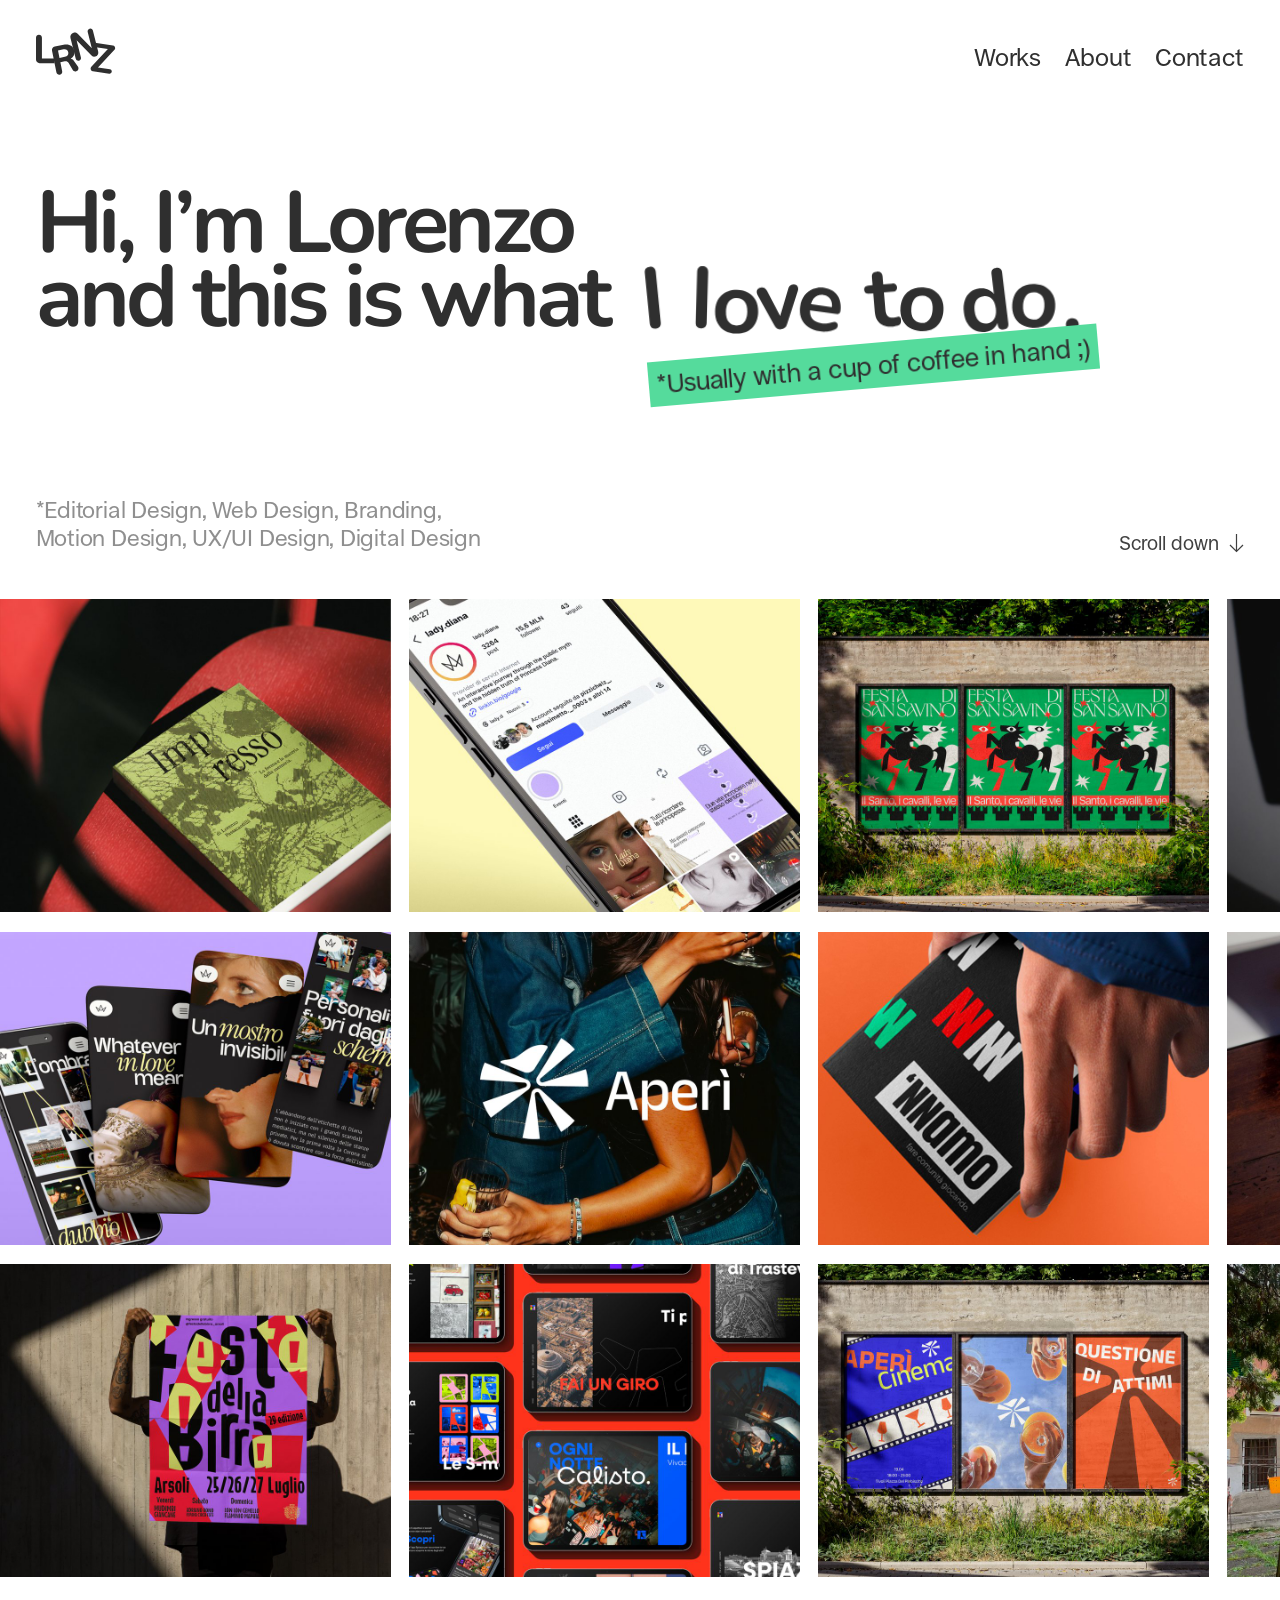
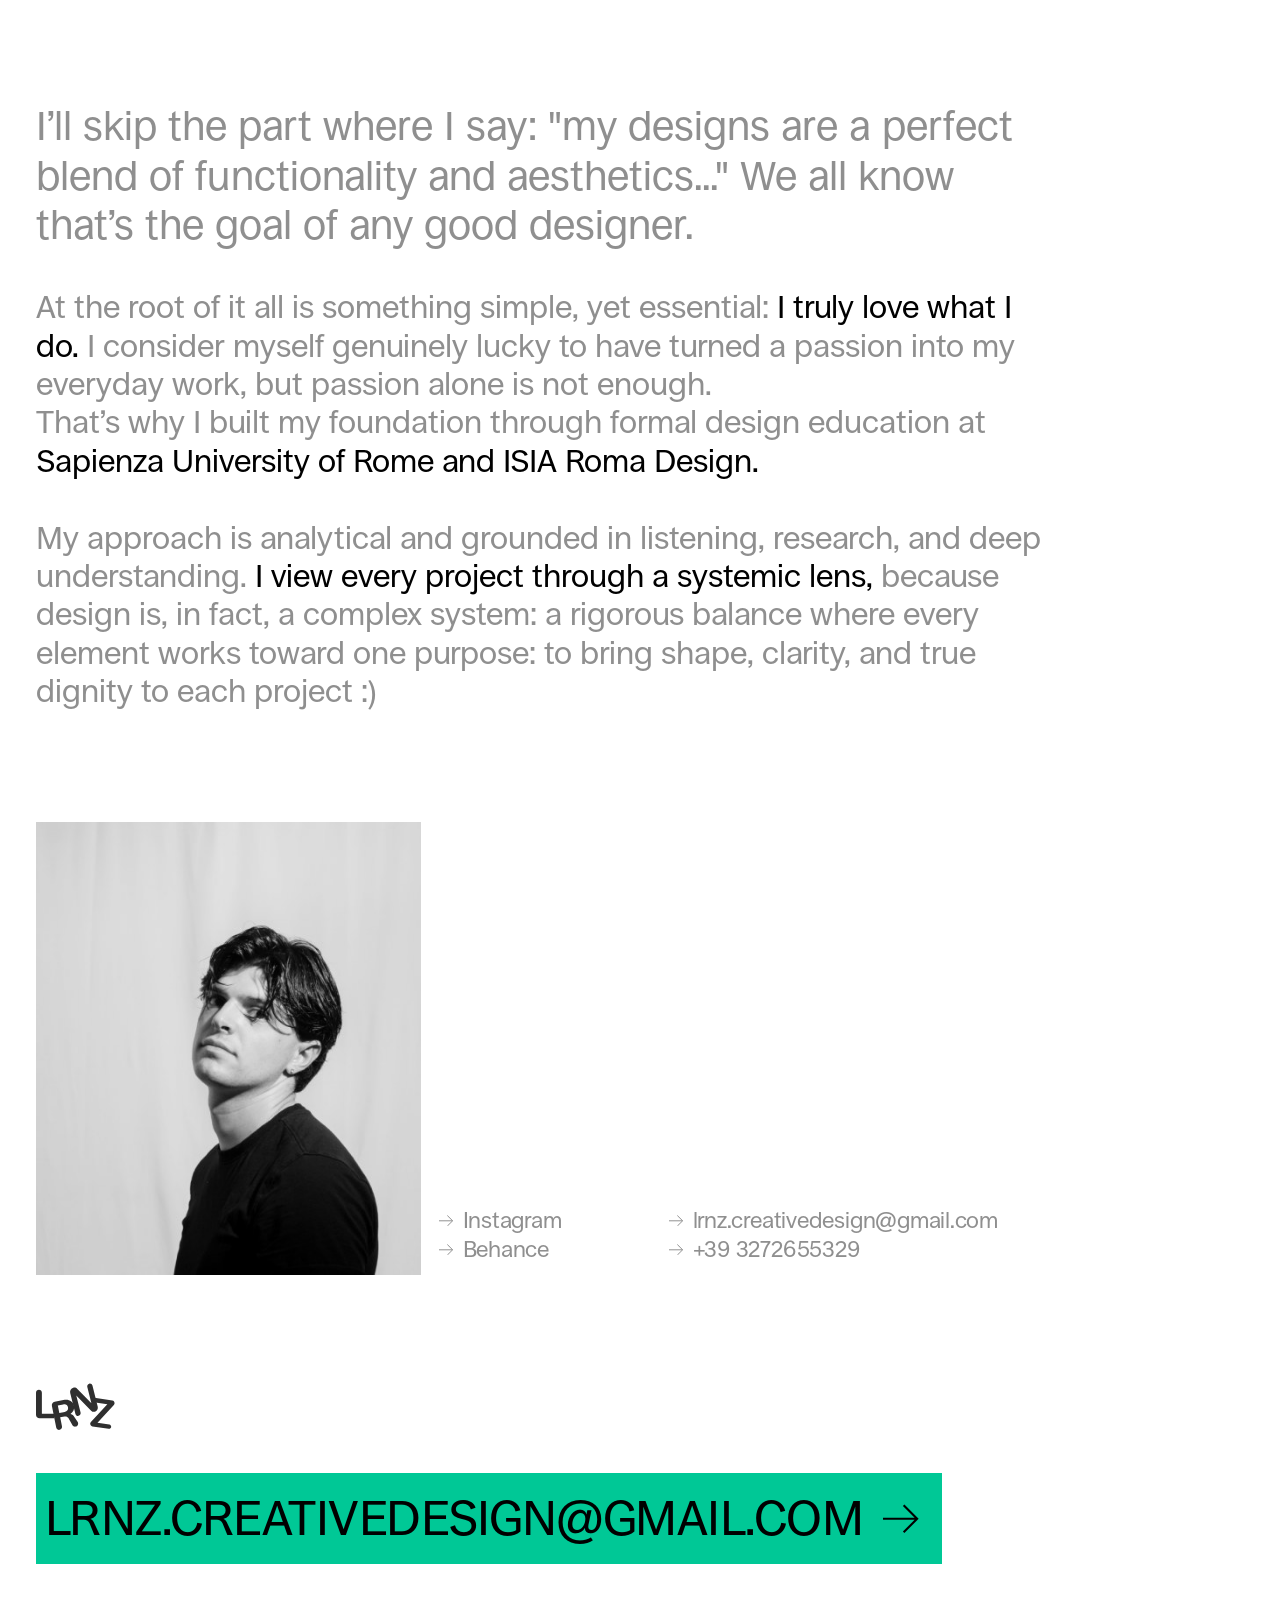
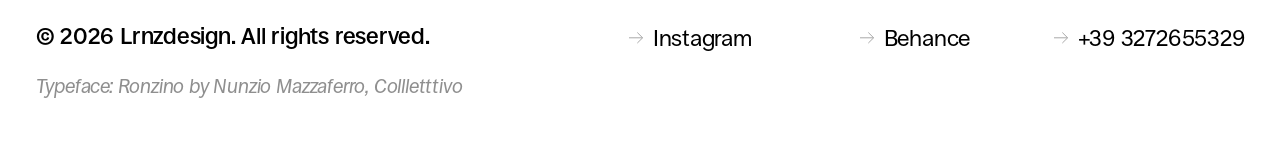
==== index.html @ d75799c8 "Portfolio LRNZ" ====
<!doctype html>
<html lang="en">
<head>
  <meta charset="utf-8">
  <meta name="viewport" content="width=device-width, initial-scale=1">
  <title>LRNZ – Lorenzo Passacantilli | Designer Portfolio</title>
  <meta name="description" content="Portfolio of Lorenzo Passacantilli: editorial design, web design, branding, motion design, UX UI design and digital design.">
  <link rel="icon" href="favicon.ico" sizes="any">
  <link rel="icon" type="image/png" sizes="32x32" href="images/favicon-32.png">
  <link rel="apple-touch-icon" href="images/apple-touch-icon.png">
  <link rel="canonical" href="https://lrnzdesign.github.io/">
  <meta property="og:url" content="https://lrnzdesign.github.io/">
  <meta property="og:site_name" content="LRNZ – Lorenzo Passacantilli">
  <meta property="og:type" content="website">
  <meta property="og:title" content="LRNZ – Lorenzo Passacantilli | Designer Portfolio">
  <meta property="og:description" content="Portfolio of Lorenzo Passacantilli: editorial design, web design, branding, motion design, UX UI design and digital design.">
  <meta property="og:image" content="https://lrnzdesign.github.io/images/share-preview.jpg">
  <meta property="og:image:width" content="1200">
  <meta property="og:image:height" content="630">
  <meta name="twitter:card" content="summary_large_image">
  <script type="application/ld+json">{"@context":"https://schema.org","@type":"Person","name":"Lorenzo Passacantilli","alternateName":"LRNZ","url":"https://lrnzdesign.github.io/","jobTitle":"Designer","email":"mailto:lrnz.creativedesign@gmail.com","sameAs":["https://www.instagram.com/lrnz.design_/","https://www.behance.net/lorenzopassaca2"]}</script>
  <link rel="stylesheet" href="assets/css/style.css?v=202611091819">
</head>
<body>

  <header class="site-header">
    <a class="logo" href="index.html" aria-label="LRNZ — Home">
      <svg class="logo-svg" viewBox="0 0 55 33" width="55" height="33" fill="none" xmlns="http://www.w3.org/2000/svg" role="img" aria-label="LRNZ"><path d="M2.45454 24.299C1.09893 24.299 0 23.2 0 21.8444V6.68165C0 5.55174 0.915972 4.63577 2.04588 4.63577C3.17579 4.63577 4.09176 5.55174 4.09176 6.68165V21.0596H12.8436V24.299H2.45454Z" fill="#2F2F2F"/><path d="M16.4853 32.2139C15.3777 32.4374 14.2986 31.7208 14.075 30.6133L11.0748 15.7503C10.8065 14.4215 11.6663 13.1268 12.9951 12.8586L19.0564 11.635C22.9002 10.8591 25.773 12.4533 26.4308 15.7122C26.9031 18.0518 25.9707 20.1823 23.9832 21.2502C24.7132 21.2767 25.4998 21.7267 25.9858 22.4113L28.9416 26.5984C29.8438 27.8766 29.1345 29.6605 27.6009 29.97C26.6852 30.1549 25.7542 29.7317 25.2913 28.9203L22.5673 24.1449C22.0363 23.2375 20.9878 22.7825 19.8458 23.013L16.8377 23.6202L18.0859 29.8036C18.3095 30.9112 17.5929 31.9903 16.4853 32.2139ZM16.2417 20.6678L19.974 19.9144C21.7566 19.5545 22.6183 18.366 22.2865 16.7227C21.9661 15.135 20.7165 14.4017 18.9617 14.7559L15.2015 15.5149L16.2417 20.6678Z" fill="#2F2F2F"/><path d="M29.6982 22.5951C28.7092 22.8451 27.7048 22.2462 27.4548 21.2573L23.8132 6.85725C23.412 5.27083 24.3729 3.65956 25.9593 3.25838C26.9785 3.00063 28.058 3.30228 28.796 4.05106L38.565 13.9633L35.7158 2.69624C35.4657 1.70731 36.0646 0.7029 37.0536 0.452817C38.0425 0.202734 39.0469 0.801684 39.297 1.79061L42.9916 16.4003C43.3634 17.8709 42.4728 19.3646 41.0022 19.7365C40.0577 19.9753 39.0575 19.696 38.3734 19.0024L28.0474 8.53362L31.036 20.3516C31.2861 21.3406 30.6871 22.345 29.6982 22.5951Z" fill="#2F2F2F"/><path d="M39.3081 29.845C38.2918 29.6941 37.5902 28.7478 37.7411 27.7315C37.7969 27.3559 37.9663 27.0063 38.2266 26.7298L49.6628 14.5777L40.247 13.1794L40.6937 10.172L53.1436 12.0209C54.1378 12.1686 54.8241 13.0942 54.6764 14.0884C54.6222 14.4537 54.4582 14.7937 54.2061 15.0635L42.8092 27.2625L51.0445 28.4856C51.8827 28.61 52.4614 29.3905 52.3369 30.2287C52.2124 31.067 51.4319 31.6456 50.5937 31.5211L39.3081 29.845Z" fill="#2F2F2F"/></svg>
    </a>
    <button class="menu-toggle" type="button" aria-label="Menu" aria-expanded="false" aria-controls="nav">
      <span></span><span></span>
    </button>
    <nav class="nav" id="nav">
      <a href="works.html">Works</a>
      <a href="#about">About</a>
      <a href="#contact">Contact</a>
      <div class="nav-extra">
        <ul class="nav-links">
          <li><a href="mailto:lrnz.creativedesign@gmail.com">lrnz.creativedesign@gmail.com</a></li>
          <li><a href="https://www.instagram.com/lrnz.design_/" target="_blank" rel="noopener" data-social="instagram">Instagram</a></li>
          <li><a href="https://www.behance.net/lorenzopassaca2" target="_blank" rel="noopener" data-social="behance">Behance</a></li>
        </ul>
        <p class="nav-legal">© 2026 Lrnzdesign. All rights reserved.<br><em>Typeface: Ronzino by Nunzio Mazzaferro, Collletttivo</em></p>
      </div>
    </nav>
  </header>

  <main>
    <section class="hero wrap">
      <h1 class="hero-title">
        <span class="line">Hi, I’m Lorenzo</span>
        <span class="line">and this is what <span class="sr-only">I love to do.</span><span class="love-wrap"><svg class="love" viewBox="0 0 495 78" fill="none" xmlns="http://www.w3.org/2000/svg" aria-hidden="true" focusable="false"><path d="M13.3639 70.9932C11.3507 71.1975 9.73607 70.8037 8.51999 69.8118C7.36225 68.7483 6.6812 67.2099 6.47684 65.1967L0.652629 7.82011C0.441678 5.74195 0.799708 4.09813 1.72672 2.88863C2.71867 1.67254 4.22126 0.962315 6.23447 0.757957C8.24769 0.553598 9.82987 0.950693 10.981 1.94924C12.1971 2.94119 12.9106 4.47625 13.1216 6.55441L18.9458 63.931C19.1501 65.9442 18.7921 67.5881 17.8717 68.8625C16.9447 70.072 15.4421 70.7822 13.3639 70.9932Z" fill="#2F2F2F"/><path d="M64.9906 70.7003C62.9674 70.6627 61.4114 70.0789 60.3225 68.9488C59.3 67.7546 58.8076 66.146 58.8452 64.1228L59.9157 6.46123C59.9545 4.37275 60.5063 2.78345 61.5711 1.69334C62.7012 0.604431 64.2779 0.0787588 66.3011 0.116321C68.3243 0.153883 69.8477 0.737109 70.8714 1.866C71.9603 2.9961 72.4853 4.60539 72.4465 6.69387L71.376 64.3554C71.3385 66.3786 70.7867 67.9679 69.7206 69.1233C68.6558 70.2134 67.0791 70.7391 64.9906 70.7003Z" fill="#2F2F2F"/><path d="M282.851 67.7915C278.624 68.1519 275.018 67.7387 272.034 66.5519C269.116 65.3595 266.857 63.4556 265.258 60.8404C263.654 58.1602 262.677 54.7713 262.328 50.6737L260.556 29.8934L255.483 30.326C253.922 30.4591 252.685 30.1714 251.773 29.4631C250.855 28.6896 250.336 27.5875 250.214 26.1566C250.086 24.6607 250.412 23.4864 251.191 22.6338C251.97 21.7813 253.14 21.2884 254.701 21.1553L259.774 20.7228L259.017 11.8448C258.845 9.82853 259.235 8.25572 260.187 7.12635C261.204 5.99143 262.688 5.34078 264.639 5.17441C266.59 5.00803 268.13 5.4008 269.26 6.35271C270.389 7.30462 271.04 8.78869 271.212 10.8049L271.969 19.6829L282.31 18.8011C283.871 18.668 285.108 18.9557 286.02 19.6641C286.932 20.3724 287.452 21.4746 287.579 22.9705C287.701 24.4014 287.375 25.5757 286.602 26.4933C285.823 27.3459 284.653 27.8387 283.092 27.9718L272.751 28.8536L274.464 48.951C274.731 52.0729 275.613 54.3561 277.112 55.8006C278.611 57.2451 280.889 57.837 283.946 57.5764C285.052 57.4821 286.019 57.3014 286.848 57.0341C287.677 56.7669 288.413 56.5731 289.058 56.4526C289.833 56.321 290.506 56.5257 291.076 57.0667C291.641 57.5426 291.995 58.6261 292.139 60.3172C292.25 61.618 292.122 62.8081 291.756 63.8876C291.449 64.8964 290.759 65.6431 289.687 66.1277C288.863 66.4599 287.777 66.7818 286.428 67.0934C285.084 67.47 283.892 67.7027 282.851 67.7915Z" fill="#2F2F2F"/><path d="M104.729 76.6983C99.7685 76.6062 95.4798 75.5146 91.8626 73.4236C88.2453 71.3325 85.4596 68.4081 83.5054 64.6505C81.5525 60.8276 80.6233 56.3708 80.7178 51.2801C80.7893 47.4295 81.4076 44.0134 82.5729 41.0318C83.8046 37.9861 85.5173 35.4064 87.7111 33.2927C89.906 31.1137 92.5149 29.4973 95.5376 28.4435C98.5616 27.3245 101.934 26.7995 105.654 26.8686C110.614 26.9606 114.903 28.0522 118.52 30.1433C122.137 32.2344 124.923 35.1587 126.877 38.9164C128.831 42.674 129.761 47.0982 129.666 52.1889C129.595 56.0395 128.943 59.4876 127.712 62.5333C126.545 65.5801 124.865 68.193 122.67 70.3721C120.476 72.4858 117.867 74.1022 114.843 75.2212C111.82 76.275 108.449 76.7674 104.729 76.6983ZM104.901 67.3981C107.316 67.4429 109.448 66.8949 111.297 65.754C113.147 64.6132 114.582 62.9097 115.603 60.6436C116.691 58.3135 117.267 55.4189 117.331 51.9599C117.428 46.7387 116.391 42.8348 114.219 40.2483C112.049 37.5965 109.136 36.2367 105.481 36.1688C103.066 36.124 100.934 36.672 99.0851 37.8128C97.2371 38.8884 95.7691 40.5913 94.6813 42.9214C93.6599 45.1875 93.1171 48.0501 93.0529 51.5091C92.9571 56.665 93.9939 60.6015 96.1633 63.3186C98.3338 65.9704 101.246 67.3302 104.901 67.3981Z" fill="#2F2F2F"/><path d="M314.264 73.0141C309.314 72.6782 305.084 71.3771 301.574 69.1106C298.064 66.8442 295.426 63.7864 293.659 59.9372C291.896 56.0228 291.187 51.5257 291.532 46.4459C291.793 42.6034 292.578 39.2219 293.889 36.3012C295.269 33.3198 297.106 30.8275 299.401 28.8241C301.701 26.7557 304.386 25.2696 307.457 24.3657C310.532 23.3968 313.926 23.0383 317.638 23.2902C322.588 23.6261 326.818 24.9273 330.328 27.1937C333.838 29.4601 336.476 32.5179 338.243 36.3672C340.01 40.2164 340.721 44.6809 340.377 49.7608C340.116 53.6032 339.295 57.0151 337.915 59.9965C336.601 62.9823 334.793 65.5094 332.494 67.5779C330.199 69.5812 327.514 71.0673 324.438 72.0363C321.367 72.9401 317.976 73.2661 314.264 73.0141ZM314.893 63.7336C317.303 63.8972 319.46 63.4547 321.363 62.4062C323.266 61.3576 324.783 59.7268 325.915 57.5137C327.116 55.2399 327.833 52.3771 328.068 48.9254C328.421 43.7153 327.577 39.7652 325.535 37.0749C323.498 34.3196 320.655 32.8182 317.008 32.5707C314.599 32.4072 312.442 32.8496 310.539 33.8982C308.641 34.8816 307.091 36.5102 305.889 38.784C304.758 40.9971 304.075 43.8295 303.841 47.2812C303.492 52.4262 304.334 56.4089 306.367 59.2294C308.404 61.9847 311.246 63.4861 314.893 63.7336Z" fill="#2F2F2F"/><path d="M441.456 70.0141C436.506 69.6782 432.277 68.3771 428.767 66.1106C425.256 63.8442 422.618 60.7864 420.851 56.9372C419.088 53.0228 418.379 48.5257 418.724 43.4459C418.985 39.6034 419.771 36.2219 421.081 33.3012C422.461 30.3198 424.299 27.8275 426.594 25.8241C428.893 23.7557 431.578 22.2696 434.649 21.3657C437.725 20.3968 441.118 20.0383 444.831 20.2902C449.78 20.6261 454.01 21.9273 457.52 24.1937C461.03 26.4601 463.669 29.5179 465.436 33.3672C467.203 37.2164 467.914 41.6809 467.569 46.7608C467.308 50.6032 466.488 54.0151 465.108 56.9965C463.793 59.9823 461.986 62.5094 459.686 64.5779C457.391 66.5812 454.706 68.0673 451.631 69.0363C448.56 69.9401 445.168 70.2661 441.456 70.0141ZM442.086 60.7336C444.496 60.8972 446.652 60.4547 448.555 59.4062C450.458 58.3576 451.975 56.7268 453.107 54.5137C454.308 52.2399 455.026 49.3771 455.26 45.9254C455.614 40.7153 454.77 36.7652 452.728 34.0749C450.69 31.3196 447.848 29.8182 444.201 29.5707C441.791 29.4072 439.635 29.8496 437.732 30.8982C435.833 31.8816 434.283 33.5102 433.082 35.784C431.95 37.9971 431.267 40.8295 431.033 44.2812C430.684 49.4262 431.526 53.4089 433.559 56.2294C435.596 58.9847 438.439 60.4861 442.086 60.7336Z" fill="#2F2F2F"/><path d="M486.566 73.356C484.352 73.2057 482.607 72.4003 481.332 70.9399C480.123 69.4838 479.591 67.6812 479.736 65.532C479.878 63.448 480.644 61.7989 482.035 60.5848C483.495 59.3099 485.333 58.7477 487.547 58.8979C489.827 59.0526 491.539 59.8558 492.683 61.3074C493.897 62.6983 494.434 64.4358 494.292 66.5199C494.146 68.669 493.376 70.3832 491.98 71.6625C490.65 72.9462 488.845 73.5107 486.566 73.356Z" fill="#2F2F2F"/><path d="M387.35 74.7991C383.199 75.2716 379.42 74.6834 376.013 73.0346C372.671 71.3784 369.914 68.8016 367.742 65.304C365.563 61.7416 364.185 57.431 363.609 52.3722C363.026 47.2484 363.403 42.7709 364.741 38.9395C366.071 35.0433 368.178 31.9128 371.063 29.5478C374.012 27.1755 377.562 25.753 381.713 25.2805C385.669 24.8302 389.217 25.4117 392.357 27.0252C395.562 28.6313 397.864 30.9643 399.264 34.0242L398.194 34.146L395.314 8.85168C395.085 6.8411 395.431 5.25789 396.35 4.10205C397.27 2.9462 398.703 2.25754 400.648 2.03605C402.594 1.81456 404.145 2.16361 405.301 3.0832C406.521 3.99541 407.246 5.4568 407.475 7.46738L414.053 65.2552C414.282 67.2658 413.94 68.8814 413.028 70.1021C412.109 71.258 410.676 71.9466 408.73 72.1681C406.785 72.3896 405.234 72.0406 404.078 71.121C402.915 70.1365 402.219 68.639 401.99 66.6284L401.126 59.0401L402.528 61.8369C401.939 65.3202 400.268 68.237 397.513 70.5872C394.759 72.9373 391.371 74.3413 387.35 74.7991ZM389.702 65.1693C392.102 64.8961 394.144 64.0725 395.827 62.6983C397.51 61.3242 398.709 59.4467 399.423 57.066C400.195 54.613 400.385 51.6678 399.994 48.2303C399.403 43.0417 397.862 39.3082 395.368 37.0298C392.868 34.6866 389.802 33.7216 386.17 34.1351C383.77 34.4083 381.729 35.2319 380.045 36.6061C378.355 37.9154 377.124 39.7965 376.352 42.2495C375.637 44.6303 375.476 47.5393 375.867 50.9768C376.45 56.1005 377.996 59.8664 380.504 62.2746C383.004 64.6178 386.07 65.5827 389.702 65.1693Z" fill="#2F2F2F"/><path d="M156.045 70.6013C154.424 70.7824 152.949 70.52 151.623 69.8142C150.361 69.1012 149.243 67.9124 148.269 66.2477L128.788 32.0674C128.045 30.7053 127.67 29.4008 127.662 28.1537C127.719 26.8994 128.194 25.8611 129.088 25.0389C130.039 24.1446 131.39 23.5996 133.142 23.4041C134.634 23.2376 135.874 23.4604 136.862 24.0726C137.842 24.62 138.794 25.7945 139.718 27.5962L156.515 58.9233L153.596 59.2491L163.451 24.8486C163.962 22.9525 164.635 21.6294 165.471 20.8793C166.364 20.057 167.622 19.5554 169.244 19.3744C170.671 19.2151 171.85 19.4776 172.78 20.1619C173.703 20.7814 174.33 21.6966 174.663 22.9074C174.988 24.0534 174.905 25.3762 174.416 26.8759L162.671 64.6401C162.153 66.4714 161.324 67.8775 160.186 68.8584C159.112 69.8321 157.732 70.4131 156.045 70.6013Z" fill="#2F2F2F"/><path d="M200.085 73.1829C194.716 72.4571 190.226 70.8292 186.616 68.2991C183.006 65.7691 180.382 62.5162 178.746 58.5404C177.175 54.5734 176.73 50.0671 177.412 45.0214C178.077 40.1052 179.661 35.939 182.165 32.5229C184.733 29.1155 187.936 26.6173 191.774 25.0283C195.685 23.3833 199.937 22.8713 204.53 23.4922C207.894 23.9469 210.827 24.9034 213.331 26.3616C215.899 27.8286 217.981 29.7239 219.577 32.0475C221.238 34.3799 222.352 37.0995 222.92 40.2063C223.562 43.2571 223.633 46.6262 223.135 50.3134C222.978 51.4777 222.435 52.3265 221.506 52.8597C220.651 53.337 219.48 53.475 217.992 53.2739L186.845 49.0632L187.789 42.0769L215.055 45.7629L213.306 47.0085C213.708 44.0329 213.592 41.4812 212.958 39.3534C212.388 37.2344 211.332 35.5437 209.79 34.2814C208.321 32.9631 206.358 32.1377 203.9 31.8054C201.183 31.4381 198.767 31.7702 196.651 32.8016C194.609 33.7771 192.913 35.3592 191.563 37.5481C190.287 39.6809 189.435 42.3322 189.006 45.5019L188.914 46.1812C188.197 51.4856 188.888 55.63 190.988 58.6145C193.161 61.5431 196.673 63.3353 201.525 63.9912C203.207 64.2185 205.109 64.2781 207.231 64.1698C209.427 64.0056 211.533 63.5327 213.549 62.7513C215.013 62.1587 216.253 61.9971 217.27 62.2664C218.297 62.471 219.057 62.9361 219.552 63.6617C220.111 64.396 220.39 65.2571 220.388 66.2449C220.395 67.168 220.075 68.0797 219.426 68.9801C218.842 69.8892 217.92 70.6208 216.659 71.175C214.203 72.292 211.438 73.0052 208.367 73.3145C205.368 73.5678 202.608 73.524 200.085 73.1829Z" fill="#2F2F2F"/></svg><span class="tagline">*Usually with a cup of coffee in hand ;)</span></span></span>
      </h1>

      <div class="hero-meta">
        <p class="disciplines">*Editorial Design, Web Design, Branding,<br>Motion Design, UX/UI Design, Digital Design</p>
        <a class="scroll-down" href="#about">Scroll down
          <svg viewBox="0 0 15 18.5" fill="none" stroke="currentColor" stroke-width="1.2" aria-hidden="true"><path d="M7.5 0v17.5M1 11l6.5 6.5L14 11"/></svg>
        </a>
      </div>

      <!-- Tre caroselli: scorrono di continuo, alternati, non cliccabili -->
      <div class="carousels" aria-label="Selected works">
        <div class="carousel" data-direction="left">
          <div class="carousel-track">
            <img src="images/home/carousel-01.jpg" alt="Impresso, editorial book on a red chair" width="440" height="352">
            <img src="images/home/carousel-02.jpg" alt="Lady Diana, Instagram profile on a phone" width="440" height="352">
            <img src="images/home/carousel-03.jpg" alt="Festa di San Savino posters on a wall" width="440" height="352">
            <img src="images/home/carousel-04.jpg" alt="‘NNamo website on a laptop" width="440" height="352">
          </div>
        </div>
        <div class="carousel" data-direction="right">
          <div class="carousel-track">
            <img src="images/home/carousel-05.jpg" alt="Lady Diana app screens" width="440" height="352">
            <img src="images/home/carousel-06.jpg" alt="Aperì logo over a party photo" width="440" height="352">
            <img src="images/home/carousel-07.jpg" alt="‘NNamo notebook in hand" width="440" height="352">
            <img src="images/home/carousel-08.jpg" alt="Impresso, open book spread" width="440" height="352">
          </div>
        </div>
        <div class="carousel" data-direction="left">
          <div class="carousel-track">
            <img src="images/home/carousel-09.jpg" alt="Festa della Birra poster, set in Arbeer" width="440" height="352">
            <img src="images/home/carousel-10.jpg" alt="Spiazza app screens on tablets" width="440" height="352">
            <img src="images/home/carousel-11.jpg" alt="Aperì posters on a wall" width="440" height="352">
            <img src="images/home/carousel-12.jpg" alt="‘NNamo logo over laundry in a Garbatella courtyard" width="440" height="352">
          </div>
        </div>
      </div>
    </section>

    <section class="about wrap" id="about">
      <p class="lead">I’ll skip the part where I say: "my designs are a perfect blend of functionality and aesthetics..." We all know that’s the goal of any good designer.</p>
      <p>At the root of it all is something simple, yet essential: <strong>I truly love what I do.</strong> I consider myself genuinely lucky to have turned a passion into my everyday work, but passion alone is not enough.</p>
      <p class="tight">That’s why I built my foundation through formal design education at <strong>Sapienza University of Rome and ISIA Roma Design.</strong></p>
      <p>My approach is analytical and grounded in listening, research, and deep understanding. <strong>I view every project through a systemic lens,</strong> because design is, in fact, a complex system: a rigorous balance where every element works toward one purpose: to bring shape, clarity, and true dignity to each project :)</p>
    </section>

    <section class="contact wrap" id="contact">
      <div class="contact-top">
        <div class="portrait">
          <img src="images/home/portrait.jpg" alt="Portrait of Lorenzo Passacantilli" width="440" height="517" loading="lazy">
        </div>
        <div class="contact-links">
          <ul>
            <li><a href="https://www.instagram.com/lrnz.design_/" target="_blank" rel="noopener" data-social="instagram"><svg viewBox="0 0 16.2 13.1" fill="none" stroke="currentColor" stroke-width="1.1" aria-hidden="true"><path d="M0 6.55h15.4M9.4.6l6 5.95-6 5.95"/></svg>Instagram</a></li>
            <li><a href="https://www.behance.net/lorenzopassaca2" target="_blank" rel="noopener" data-social="behance"><svg viewBox="0 0 16.2 13.1" fill="none" stroke="currentColor" stroke-width="1.1" aria-hidden="true"><path d="M0 6.55h15.4M9.4.6l6 5.95-6 5.95"/></svg>Behance</a></li>
          </ul>
          <ul>
            <li><a href="mailto:lrnz.creativedesign@gmail.com"><svg viewBox="0 0 16.2 13.1" fill="none" stroke="currentColor" stroke-width="1.1" aria-hidden="true"><path d="M0 6.55h15.4M9.4.6l6 5.95-6 5.95"/></svg>lrnz.creativedesign@gmail.com</a></li>
            <li><a href="tel:+393272655329"><svg viewBox="0 0 16.2 13.1" fill="none" stroke="currentColor" stroke-width="1.1" aria-hidden="true"><path d="M0 6.55h15.4M9.4.6l6 5.95-6 5.95"/></svg>+39 3272655329</a></li>
          </ul>
        </div>
      </div>
    </section>
  </main>

  <footer class="site-footer">
    <a class="footer-logo" href="index.html" aria-label="LRNZ — Home">
      <img src="images/logo.svg" alt="LRNZ" width="55" height="33">
    </a>
    <a class="footer-mail" href="mailto:lrnz.creativedesign@gmail.com">
      <span>LRNZ.CREATIVEDESIGN@GMAIL.COM</span>
      <svg viewBox="0 0 41 33.2" fill="none" stroke="currentColor" stroke-width="2.4" aria-hidden="true"><path d="M0 16.6h38.5M23.3 1.4l15.2 15.2-15.2 15.2"/></svg>
    </a>
    <div class="footer-bottom">
      <p class="footer-rights">© 2026 Lrnzdesign. All rights reserved.</p>
      <ul class="footer-links">
        <li><a href="https://www.instagram.com/lrnz.design_/" target="_blank" rel="noopener" data-social="instagram"><svg viewBox="0 0 16.2 13.1" fill="none" stroke="currentColor" stroke-width="1.1" aria-hidden="true"><path d="M0 6.55h15.4M9.4.6l6 5.95-6 5.95"/></svg>Instagram</a></li>
        <li><a href="https://www.behance.net/lorenzopassaca2" target="_blank" rel="noopener" data-social="behance"><svg viewBox="0 0 16.2 13.1" fill="none" stroke="currentColor" stroke-width="1.1" aria-hidden="true"><path d="M0 6.55h15.4M9.4.6l6 5.95-6 5.95"/></svg>Behance</a></li>
        <li><a href="tel:+393272655329"><svg viewBox="0 0 16.2 13.1" fill="none" stroke="currentColor" stroke-width="1.1" aria-hidden="true"><path d="M0 6.55h15.4M9.4.6l6 5.95-6 5.95"/></svg>+39 3272655329</a></li>
      </ul>
    </div>
    <p class="footer-credit">Typeface: Ronzino by Nunzio Mazzaferro, Collletttivo</p>
  </footer>

  <script src="assets/js/main.js?v=202611091819"></script>
</body>
</html>
---- assets/css/style.css ----
/* =========================================================
   LRNZ — Portfolio di Lorenzo Passacantilli
   Misure dal file Figma "portfolio", frame desktop 1440 px
   e frame mobile 375 px.
   ========================================================= */

/* ---------- Font ----------
   Ronzino (Collletttivo) e Nunito: entrambi SIL Open Font License,
   le licenze sono nella cartella /fonts. */
@font-face { font-family: "Nunito"; font-weight: 700; font-style: normal; font-display: swap;
  src: url("../../fonts/Nunito-Bold.woff") format("woff"), url("../../fonts/Nunito-Bold.ttf") format("truetype"); }
@font-face { font-family: "Ronzino"; font-weight: 400; font-style: normal; font-display: swap;
  src: url("../../fonts/Ronzino-Regular.woff") format("woff"), url("../../fonts/Ronzino-Regular.otf") format("opentype"); }
@font-face { font-family: "Ronzino"; font-weight: 400; font-style: italic; font-display: swap;
  src: url("../../fonts/Ronzino-Oblique.woff") format("woff"), url("../../fonts/Ronzino-Oblique.otf") format("opentype"); }
@font-face { font-family: "Ronzino"; font-weight: 500; font-style: normal; font-display: swap;
  src: url("../../fonts/Ronzino-Medium.woff") format("woff"), url("../../fonts/Ronzino-Medium.otf") format("opentype"); }
@font-face { font-family: "Ronzino"; font-weight: 500; font-style: italic; font-display: swap;
  src: url("../../fonts/Ronzino-MediumOblique.woff") format("woff"), url("../../fonts/Ronzino-MediumOblique.otf") format("opentype"); }
@font-face { font-family: "Ronzino"; font-weight: 700; font-style: normal; font-display: swap;
  src: url("../../fonts/Ronzino-Bold.woff") format("woff"), url("../../fonts/Ronzino-Bold.otf") format("opentype"); }
@font-face { font-family: "Ronzino"; font-weight: 700; font-style: italic; font-display: swap;
  src: url("../../fonts/Ronzino-BoldOblique.woff") format("woff"), url("../../fonts/Ronzino-BoldOblique.otf") format("opentype"); }

:root {
  --ink: #2f2f2f;
  --black: #000;
  --grey: #8f8f8f;
  --grey-meta: #404040;
  --green: #00c896;       /* barra della mail */
  --green-soft: #55db9c;  /* fascetta "coffee" */
  --green-nav: #7cd8a1;   /* rettangolo hover del menu */
  --bg: #fff;

  --font-body: "Ronzino", "Helvetica Neue", Helvetica, Arial, sans-serif;
  --font-display: "Nunito", "Helvetica Neue", Arial, sans-serif;

  /* scala fluida: il valore massimo è quello di Figma a 1440 px */
  --gutter: clamp(16px, 2.78vw, 40px);
  --gap: clamp(9px, 1.39vw, 20px);
  --row-gap: clamp(9px, 1.53vw, 22px);
  --fs-hero: clamp(43px, 6.8vw, 98px);
  --fs-nav: clamp(16px, 1.94vw, 28px);
  --fs-label: clamp(14px, 1.8vw, 26px);
  --fs-about-lead: clamp(20px, 3.2vw, 46px);
  --fs-about: clamp(16px, 2.5vw, 36px);
  --fs-links: clamp(13px, 1.78vw, 25.7px);
  --fs-meta: clamp(12px, 1.53vw, 22px);
  --fs-mail: clamp(15px, 3.89vw, 56px);
}

*, *::before, *::after { box-sizing: border-box; }
html { -webkit-text-size-adjust: 100%; scroll-behavior: smooth; overflow-x: clip; }
body {
  margin: 0;
  background: var(--bg);
  color: var(--ink);
  font-family: var(--font-body);
  -webkit-font-smoothing: antialiased;
  overflow-x: clip;
}
img { display: block; max-width: 100%; }
a { color: inherit; text-decoration: none; }
p { margin: 0; }
h1 { margin: 0; font-weight: 400; }

.wrap { width: 100%; max-width: 1440px; margin-inline: auto; padding-inline: var(--gutter); }

/* ---------- Header ---------- */
/* navbar sempre fissata in alto, con fondo bianco a tutta larghezza */
.site-header {
  position: sticky; top: 0; z-index: 50;
  display: flex; align-items: flex-start; justify-content: space-between;
  max-width: 1440px; margin-inline: auto;
  padding: clamp(20px, 2.2vw, 32px) var(--gutter) clamp(14px, 1.5vw, 22px);
}
.site-header::before {
  content: ""; position: absolute; top: 0; bottom: 0; left: -100vmax; right: -100vmax;
  background: var(--bg); z-index: -1;
}

/* Logo LRNZ (102×59 px in Figma) */
.logo { display: block; flex: none; }
.logo img { width: clamp(55px, 6.22vw, 89.6px); height: auto; }
.logo-svg { display: block; width: clamp(55px, 6.22vw, 89.6px); height: auto; overflow: visible; }
.logo-svg path { transform-box: fill-box; transform-origin: 50% 60%; }
/* a ogni tocco del menu le lettere traballano sul posto, ognuna a modo suo */
.logo.wobble path { animation: logo-wobble .55s cubic-bezier(.3,.7,.4,1) both; }
.logo.wobble path:nth-child(2) { animation-delay: .04s; animation-direction: reverse; }
.logo.wobble path:nth-child(3) { animation-delay: .08s; }
.logo.wobble path:nth-child(4) { animation-delay: .12s; animation-direction: reverse; }
@keyframes logo-wobble {
  0%   { transform: none; }
  20%  { transform: translateY(-1.5px) rotate(-9deg); }
  40%  { transform: translateY(1px) rotate(7deg); }
  60%  { transform: translateY(-.6px) rotate(-4deg); }
  80%  { transform: rotate(2deg); }
  100% { transform: none; }
}

.nav { display: flex; gap: clamp(14px, 1.7vw, 24px); padding-top: clamp(0px, 1.25vw, 18px); }
.nav a {
  display: inline-block;
  font-size: var(--fs-nav); line-height: 1.1; letter-spacing: -0.01em;
  padding: 0 .04em;
}
/* hover: il rettangolo verde compare e basta, senza animazione */
.nav a:hover, .nav a:focus-visible { background: var(--green-nav); outline: none; }

.menu-toggle { display: none; }
.nav-extra { display: none; }
.mob-only { display: none; }

/* ---------- Hero ---------- */
.hero { padding-top: clamp(53px, 7.15vw, 103px); }
.hero-title {
  font-family: var(--font-display); font-weight: 700;
  font-size: var(--fs-hero);
  line-height: .86; letter-spacing: -0.05em;
  color: var(--ink);
}
.hero-title .line { display: block; white-space: nowrap; }

/* "I love to do": scritta a mano, ogni lettera trema da sola */
/* l'SVG (537×99 in Figma) parte dalla cima della seconda riga;
   la fascetta è posizionata rispetto alla scritta, così resta
   sempre nello stesso punto a qualsiasi larghezza */
.love-wrap {
  position: relative; display: inline-block; vertical-align: top;
  margin-top: .067em; margin-bottom: -.07em; margin-left: .16em;
}
.love {
  display: block;
  height: .788em; width: auto; aspect-ratio: 494.8 / 77.2;
  overflow: visible;
}
.love path { transform-box: fill-box; transform-origin: 50% 60%; will-change: transform; }
.sr-only { position: absolute; width: 1px; height: 1px; overflow: hidden; clip: rect(0 0 0 0); white-space: nowrap; }

/* fascetta verde: sale verso destra e sfiora il fondo di "do."
   (misure prese dalla composizione di riferimento) */
/* misure prese dalla composizione di riferimento: la fascetta parte
   sotto la "I", sale verso destra e copre il fondo di "do." */
.tagline {
  position: absolute; left: 1.42%; top: 110.4%; width: 102.5%; height: 66.2%;
  display: flex; align-items: center; justify-content: center;
  transform: rotate(-4.95deg); transform-origin: 50% 50%;
  font-family: var(--font-body); font-weight: 400; font-size: .30em;
  line-height: 1; letter-spacing: -0.01em; white-space: nowrap;
  color: var(--ink); background: var(--green-soft);
  padding: 0 .17em;
}
.hero-title { margin-bottom: 1.85em; }

.hero-meta {
  display: flex; justify-content: space-between; align-items: flex-start; gap: 24px;
  margin-bottom: clamp(24px, 3.33vw, 48px);
}
.disciplines { max-width: 535px; font-size: var(--fs-label); line-height: 1.2; letter-spacing: -0.01em; color: var(--grey); }
.scroll-down {
  display: inline-flex; align-items: center; gap: 10px; flex: none;
  margin-top: clamp(0px, 2.6vw, 38px);
  font-size: var(--fs-meta); color: var(--grey-meta);
}
.scroll-down svg { width: 15px; height: auto; }

/* ---------- Caroselli ----------
   Escono oltre i margini fino ai bordi della finestra;
   le foto restano della misura della griglia Figma. */
.carousels {
  display: flex; flex-direction: column; gap: var(--row-gap);
  width: 100vw; margin-left: calc(50% - 50vw);
}
.carousel {
  /* tre foto visibili come nella griglia Figma (440 px a 1440) */
  --tile-px: calc((min(100vw, 1440px) - 2 * var(--gutter) - 2 * var(--gap)) / 3);
  overflow: hidden;
}
.carousel-track {
  display: flex; width: max-content;
  animation: marquee var(--speed, 48s) linear infinite;
}
.carousel[data-direction="right"] .carousel-track { animation-name: marquee-right; }
.carousel-track img {
  width: var(--tile-px, 440px); height: auto; aspect-ratio: 440 / 352; object-fit: cover;
  margin-right: var(--gap); flex: none; background: #ececec;
  user-select: none; -webkit-user-drag: none;
}
@keyframes marquee { from { transform: translate3d(0, 0, 0); } to { transform: translate3d(-50%, 0, 0); } }
@keyframes marquee-right { from { transform: translate3d(-50%, 0, 0); } to { transform: translate3d(0, 0, 0); } }

/* ---------- About ---------- */
.about { padding-top: clamp(80px, 9.8vw, 140px); color: var(--grey); scroll-margin-top: 130px; }
.about .lead { font-size: var(--fs-about-lead); line-height: 1.2; max-width: 25em; }
.about p { font-size: var(--fs-about); line-height: 1.2; max-width: 32em; }
.about .lead + p, .about p + p { margin-top: 1.2em; }
.about .tight { margin-top: 0 !important; }
.about strong { font-weight: 400; color: var(--black); }

/* ---------- Contatti ---------- */
.contact { padding-top: clamp(80px, 8.7vw, 125px); scroll-margin-top: 130px; }
.contact-top { display: grid; grid-template-columns: 440fr 920fr; gap: var(--gap); align-items: end; }
.portrait { aspect-ratio: 440 / 517; overflow: hidden; background: #ececec; }
.portrait img { width: 100%; height: 100%; object-fit: cover; }
.contact-links {
  display: grid; grid-template-columns: 230px auto; justify-content: start;
  font-size: var(--fs-links); line-height: 1.2; letter-spacing: -0.01em; color: var(--grey);
  padding-bottom: clamp(0px, .9vw, 13px);
}
.contact-links ul { list-style: none; margin: 0; padding: 0; }
.contact-links a { display: inline-flex; align-items: center; gap: .42em; }
.contact-links svg { width: .63em; height: auto; flex: none; }

.mail-bar {
  margin-top: clamp(40px, 6.6vw, 96px);
  display: flex; align-items: center; justify-content: space-between; gap: 16px;
  width: fit-content; min-width: min(100%, 1113px); max-width: 100%;
  min-height: clamp(25px, 7.15vw, 103px);
  background: var(--green); color: var(--black);
  font-size: var(--fs-mail); line-height: 1; letter-spacing: -0.01em;
  padding: .3em clamp(8px, 2.6vw, 37px) .3em clamp(3px, .7vw, 10px);
}
.mail-bar span { min-width: 0; overflow-wrap: anywhere; }
.mail-bar svg { flex: none; width: .73em; height: auto; }

/* ---------- Works ---------- */
.page-title {
  font-family: var(--font-display); font-weight: 700;
  font-size: clamp(40px, 4.72vw, 68px);
  line-height: .86; letter-spacing: -0.05em; color: var(--ink);
  padding-top: clamp(53px, 7.15vw, 103px);
}
.works-list { list-style: none; margin: clamp(40px, 6.2vw, 89px) 0 0; padding: 0; }
.work-row a {
  display: grid; grid-template-columns: 1fr auto; align-items: end; column-gap: 24px;
  padding: clamp(14px, 1.84vw, 26.5px) 0 clamp(14px, 1.84vw, 26.5px);
  border-bottom: 1px solid #8a8a8a;
}
.work-row:first-child a { padding-top: 0; }
.work-year {
  grid-column: 1 / -1; justify-self: start;
  margin-left: -3px; padding: 0 3px;
  font-size: var(--fs-label); line-height: 1.04; letter-spacing: -0.01em;
  background: #f2f2f2; color: #c4c4c4;
  transition: background-color .15s, color .15s;
}
.work-title {
  margin-top: clamp(6px, .83vw, 12px);
  font-size: clamp(36px, 5.97vw, 86px); line-height: 1.2; letter-spacing: -0.005em;
  color: #c4c4c4; transition: color .15s;
}
.work-cat {
  font-size: var(--fs-label); line-height: 1.2; letter-spacing: -0.01em;
  color: var(--grey); white-space: nowrap;
  margin-bottom: clamp(10px, 1.7vw, 24px);
}
.work-thumb { display: none; }
/* hover: la riga si "accende" */
.work-row a:hover .work-title, .work-row a:focus-visible .work-title { color: var(--black); }
.work-row a:hover .work-year, .work-row a:focus-visible .work-year { background: #eaeaea; color: var(--black); }
.work-row a:focus-visible { outline: none; }

/* anteprima che segue il cursore (492×394 in Figma) */
.works-preview {
  position: fixed; left: 0; top: 0; z-index: 40; pointer-events: none;
  width: clamp(260px, 34.2vw, 492px); aspect-ratio: 492 / 394;
  overflow: hidden; background: #ececec;
  opacity: 0; visibility: hidden;
  transition: opacity .15s, visibility .15s;
  will-change: transform;
}
.works-preview.is-visible { opacity: 1; visibility: visible; }
.works-preview img, .works-preview video { position: absolute; inset: 0; width: 100%; height: 100%; object-fit: cover; }
.works-preview video { display: none; }
.works-preview.is-video img { display: none; }
.works-preview.is-video video { display: block; }

/* ---------- Pagina progetto ---------- */
.project { padding-top: clamp(40px, 7.15vw, 104px); }
.project-hero { aspect-ratio: 1360 / 820; overflow: hidden; background: #d9d9d9; }
.project-hero img, .project-hero video { width: 100%; height: 100%; object-fit: cover; }

.project-intro {
  display: grid; grid-template-columns: 920fr 440fr; gap: var(--gap);
  margin-top: clamp(32px, 4.72vw, 68px);
}
.project-text { font-size: clamp(17px, 2.5vw, 36px); line-height: 1.2; color: var(--black); }
.project-text p + p { margin-top: 1.2em; }
.project-text .lead { font-weight: 700; }
.project-meta {
  text-align: right; font-size: var(--fs-meta); line-height: 1.2; letter-spacing: -0.01em;
  color: var(--grey-meta);
}

/* riconoscimento (es. BIG) */
.award {
  display: flex; align-items: center; gap: clamp(8px, .9vw, 13px);
  margin-top: clamp(24px, 3.4vw, 48px); margin-left: calc(-1 * clamp(4px, 2vw, 29px));
  font-size: clamp(14px, 1.67vw, 24px); line-height: 1.2; color: var(--grey);
}
.award img { width: clamp(60px, 8.6vw, 124px); height: auto; flex: none; }

/* galleria: righe di riquadri con le proporzioni di Figma */
.gallery { margin-top: clamp(48px, 5.4vw, 78px); display: flex; flex-direction: column; gap: var(--gap); }
.g-row { display: grid; gap: var(--gap); }
.g-row.cols-1 { grid-template-columns: 1fr; }
.g-row.cols-2 { grid-template-columns: 1fr 1fr; }
.g-row.cols-3 { grid-template-columns: repeat(3, 1fr); }
.g-row.cols-4 { grid-template-columns: repeat(4, 1fr); }
.g-item { position: relative; overflow: hidden; background: #ececec; aspect-ratio: 1; }
.g-item.wide { aspect-ratio: 1360 / 820; }
.g-item img, .g-item video { position: absolute; inset: 0; width: 100%; height: 100%; object-fit: cover; }
/* righe con riquadri di larghezze diverse: colonne e proporzioni
   sono scritte nell'HTML con le misure di Figma */
.g-row.custom { grid-template-columns: var(--cols); }
.g-item.dark { background: #2e2c2c; }

/* testo: grassetto obliquo per le parole messe in evidenza */
.project-text em { font-weight: 700; font-style: italic; }

/* San Savino: lo stesso poster tre volte, ruotato come in Figma;
   i poster laterali escono oltre i bordi della finestra */
.poster-stack {
  position: relative;
  margin-inline: calc(-1 * var(--gutter));
  margin-top: calc(min(100vw, 1440px) * -0.0326);
  aspect-ratio: 1440 / 881;
}
.poster-stack img {
  position: absolute; width: 32.16%; height: auto;
  border: 1px solid #000; transform-origin: 50% 50%;
}
/* su schermi più larghi di 1440 px i poster laterali si spostano
   verso i bordi della finestra, così escono sempre */
.poster-stack { --extra: max(0px, (100vw - 1440px) / 2); }
.poster-stack .p1 { left: calc(-0.72% - var(--extra)); top: 8.03%;  transform: rotate(9.07deg); }
.poster-stack .p2 { left: 34.69%;                      top: 21.5%;  transform: rotate(-10.73deg); }
.poster-stack .p3 { left: calc(70.56% + var(--extra)); top: 5.54%;  transform: rotate(15deg); }

/* Lady Diana: il tablet si vede intero appena si apre la pagina */
.project-hero.fit { aspect-ratio: auto; background: none; overflow: visible; display: flex; justify-content: center; }
.project-hero.fit video {
  width: auto; height: auto; max-width: 100%;
  max-height: max(300px, calc(100svh - 250px));
  object-fit: contain;
}

/* Previous / Next project */
.project-nav {
  display: flex; justify-content: space-between; gap: 20px;
  margin-top: clamp(40px, 4.2vw, 60px);
  font-size: clamp(18px, 2.5vw, 36px); line-height: 1.2; letter-spacing: -0.01em; color: var(--black);
}
.project-nav a { display: inline-flex; align-items: center; gap: .47em; }
/* hover: lo stesso rettangolo verde del menu, compare e basta */
.project-nav a span { padding: 0 .04em; margin: 0 -.04em; }
.project-nav a:hover span, .project-nav a:focus-visible span { background: var(--green-nav); }
.project-nav a:focus-visible { outline: none; }
.project-nav .next { margin-left: auto; }
.project-nav svg { width: .8em; height: auto; flex: none; }

/* ---------- Footer ---------- */
.site-footer {
  max-width: 1440px; margin-inline: auto;
  padding: clamp(64px, 8.5vw, 123px) var(--gutter) clamp(36px, 4.2vw, 61px);
}
.footer-logo { display: inline-block; }
.footer-logo img { width: clamp(55px, 6.22vw, 89.6px); height: auto; }
.footer-mail {
  display: flex; align-items: center; justify-content: space-between; gap: .4em;
  width: fit-content; min-width: min(100%, 772px); max-width: 100%;
  min-height: clamp(44px, 7.15vw, 103px);
  margin-top: clamp(24px, 2.85vw, 41px);
  padding: .18em clamp(14px, 1.8vw, 26px) .18em clamp(6px, .7vw, 10px);
  background: var(--green); color: var(--black);
  font-size: clamp(18px, 3.89vw, 56px); line-height: 1; letter-spacing: -0.01em;
}
.footer-mail span { min-width: 0; overflow-wrap: anywhere; }
.footer-mail svg { flex: none; width: .73em; height: auto; }
.footer-bottom {
  display: flex; justify-content: space-between; align-items: baseline; gap: 16px 24px;
  margin-top: clamp(28px, 4.6vw, 66px);
  font-size: clamp(14px, 1.78vw, 25.67px); line-height: 1.2; letter-spacing: -0.01em; color: var(--black);
}
.footer-rights { font-weight: 500; }
.footer-credit {
  margin-top: clamp(14px, 1.8vw, 26px);
  font-style: italic; font-size: clamp(13px, 1.53vw, 22px); line-height: 1.2; letter-spacing: -0.01em;
  color: var(--grey);
}
.footer-links {
  list-style: none; margin: 0; padding: 0;
  display: grid; grid-template-columns: 250fr 210fr auto;
  width: calc(100% * 692 / 1360); flex: none;
}
.footer-links a { display: inline-flex; align-items: center; gap: .4em; white-space: nowrap; }
.footer-links svg { width: .63em; height: auto; flex: none; color: #a6a6a6; }
.footer-links a:hover { text-decoration: underline; text-underline-offset: .15em; text-decoration-thickness: 1px; }

/* =========================================================
   Mobile (frame 375 px)
   ========================================================= */
@media (max-width: 760px) {
  /* icona hamburger: linee posizionate a mano, così Safari su iPhone
     le disegna sempre (niente flex dentro il <button>) */
  .menu-toggle {
    display: block; position: relative; z-index: 60;
    -webkit-appearance: none; appearance: none;
    width: 24px; height: 12px; padding: 0; margin: 9px 0 0;
    background: transparent; border: 0; border-radius: 0; color: var(--ink);
    cursor: pointer; -webkit-tap-highlight-color: transparent;
  }
  .menu-toggle::before { content: ""; position: absolute; top: -14px; right: -14px; bottom: -14px; left: -14px; }
  .menu-toggle span {
    position: absolute; left: 0; width: 24px; height: 2px; border-radius: 1px;
    background-color: #2f2f2f;
    transition: transform .3s cubic-bezier(.22,.61,.36,1);
  }
  .menu-toggle span:first-child { top: 0; }
  .menu-toggle span:last-child { top: 10px; }
  /* aperto: le due linee diventano una X */
  .menu-open .menu-toggle span:first-child { transform: translateY(5px) rotate(45deg); }
  .menu-open .menu-toggle span:last-child { transform: translateY(-5px) rotate(-45deg); }

  /* menu a tutto schermo, allineato a destra (Figma: Frame 156) */
  .site-header .logo { position: relative; z-index: 60; }
  .nav {
    position: fixed; inset: 0; z-index: 55; background: var(--bg);
    display: flex; flex-direction: column; align-items: flex-end; gap: 0;
    padding: 155px 18px 40px; text-align: right; overflow-y: auto;
    visibility: hidden; opacity: 0; transition: opacity .25s, visibility .25s;
  }
  .nav > a {
    font-family: var(--font-display); font-weight: 700;
    font-size: 50px; line-height: .98; letter-spacing: -0.05em; color: var(--ink);
    padding: 0;
  }
  /* al tocco compare la bandina verde, come su desktop */
  .nav > a:hover, .nav > a:focus-visible, .nav > a:active, .nav > a.is-tapped { background: var(--green-nav); }
  .nav-extra { display: block; margin-top: 22px; }
  .nav-links { list-style: none; margin: 0; padding: 0; font-size: 20px; line-height: 1.2; letter-spacing: -0.01em; color: var(--grey); }
  .nav-links a { font-size: inherit; line-height: inherit; padding: 0; }
  .nav-links a:hover, .nav-links a:focus-visible { color: var(--black); background: none; }
  .nav-legal { margin-top: 62px; font-size: 18px; line-height: 1.2; letter-spacing: -0.01em; color: #bfbfbf; }
  .nav-legal em { font-style: italic; }
  .menu-open { overflow: hidden; }
  .menu-open .nav { visibility: visible; opacity: 1; }

  .hero-title .line { white-space: normal; }
  .scroll-down { display: none; }

  .love-wrap { margin-left: 0; }
  .desk-only { display: none; }
  .mob-only { display: block; }
  /* più respiro bianco sotto il titolo su mobile */
  .hero-title { margin-bottom: 4.15em; }
  .hero-meta { margin-bottom: 24px; }
  .carousel { --tile-px: 51.5vw; }
  .carousel-track { animation-duration: var(--speed-mobile, 30s); }

  .about { padding-top: 32px; }
  .contact { padding-top: 40px; }
  .contact-top { grid-template-columns: 1fr; gap: 26px; }
  .portrait { aspect-ratio: 337 / 363; }
  .contact-links { grid-template-columns: 164px auto; }

  /* Works mobile: anno, titolo, foto, categoria (sempre "accesi") */
  .works-preview { display: none; }
  .works-list { margin-top: 36px; }
  .work-row a { grid-template-columns: 1fr; padding: 28px 0 18px; }
  .work-year { font-size: 13px; padding: 1px 3px; background: #eaeaea; color: var(--black); }
  .work-title { font-size: 36px; line-height: 1.2; margin-top: 4px; color: var(--black); }
  .work-thumb { display: block; position: relative; aspect-ratio: 339 / 271; overflow: hidden; background: #ececec; margin-top: 14px; }
  .work-thumb img, .work-thumb video { width: 100%; height: 100%; object-fit: cover; }
  .work-cat { margin: 16px 0 0; font-size: 16px; }

  /* Progetto mobile: foto, anno/categoria, testo, galleria impilata */
  .project { padding-top: 40px; }
  .project-hero { aspect-ratio: 339 / 271; }
  /* i video in apertura tengono le proporzioni del desktop */
  .project-hero.keep-ratio { aspect-ratio: 1360 / 820; }
  .project-intro { grid-template-columns: 1fr; gap: 0; margin-top: 20px; }
  .project-meta { order: -1; text-align: left; margin-bottom: 40px; }
  .award { margin-left: -6px; }
  .gallery { margin-top: 40px; gap: 5px; }
  .g-row { gap: 5px; }
  .g-row.cols-3 { grid-template-columns: 1fr; }
  .g-row.cols-3 .g-item { aspect-ratio: 339 / 274; }
  .g-row.cols-4 { grid-template-columns: 1fr 1fr; }
  .g-item.wide { aspect-ratio: 339 / 220; }
  .g-row.custom { grid-template-columns: 1fr; }

  .footer-bottom { flex-direction: column; gap: 18px; }
  .footer-links { width: auto; display: flex; flex-wrap: wrap; gap: 10px 22px; order: 1; }
  /* su mobile i diritti stanno in fondo, subito sopra il credito al font */
  .footer-rights { order: 2; }
  .footer-credit { margin-top: 6px; }
}

@media (prefers-reduced-motion: reduce) {
  html { scroll-behavior: auto; }
  .carousel-track { animation-duration: 160s; }
}

/* ---------- The weight of thoughts ---------- */
/* video di apertura: parte muto, al click si sente la musica */
.sound-hero { position: relative; cursor: pointer; aspect-ratio: 1358 / 764; }
.sound-hero video { width: 100%; height: 100%; object-fit: cover; display: block; }
.sound-toggle {
  position: absolute; left: clamp(10px, 1.4vw, 20px); bottom: clamp(10px, 1.4vw, 20px);
  display: inline-flex; align-items: center; gap: .45em;
  font: inherit; font-size: var(--fs-meta); line-height: 1.2; color: var(--black);
  background: #fff; border: 0; padding: .3em .6em; cursor: pointer;
}
.sound-toggle svg { width: 1.1em; height: auto; }
.sound-hero:hover .sound-toggle, .sound-toggle:focus-visible { background: var(--green-nav); outline: none; }

/* storyboard su fondo lilla (1360×727 in Figma) */
.storyboard { aspect-ratio: 1360 / 727; background: #bfaffe; overflow: hidden; }
.storyboard img { display: block; width: 100%; height: 100%; object-fit: cover; }

/* carosello palette e font: scorre lentamente, esce dai bordi */
.cards {
  width: 100vw; margin-left: calc(50% - 50vw); overflow: hidden;
  --card: clamp(150px, 20.97vw, 302px); --card-gap: clamp(10px, 1.32vw, 19px);
}
.cards-track { display: flex; width: max-content; animation: marquee 32s linear infinite; }
.cards-track img { width: var(--card); height: var(--card); margin-right: var(--card-gap); flex: none; }
@media (max-width: 760px) { .cards { --card: 46vw; } .cards-track { animation-duration: 24s; } }

/* San Savino: i poster ruotati scorrono appena si apre la pagina */
.poster-carousel {
  width: 100vw; margin-left: calc(50% - 50vw);
  overflow-x: clip; overflow-y: visible;
  --poster: clamp(150px, 22vw, 320px);
  /* spazio per gli spigoli dei poster ruotati: nessuno viene tagliato */
  padding-top: calc(var(--poster) * .12);
  padding-bottom: calc(var(--poster) * .42);
}
.poster-track { display: flex; align-items: flex-start; width: max-content; animation: marquee 40s linear infinite; }
.poster-track img {
  width: var(--poster); height: auto; flex: none; margin-right: calc(var(--poster) * .03);
  border: 1px solid #000;
}
/* due posizioni alternate, come nello screen: A ruotato a destra, B a sinistra e più in basso */
.poster-track img:nth-child(odd)  { transform: rotate(8deg); }
.poster-track img:nth-child(even) { transform: translateY(16%) rotate(-10deg); }
@media (max-width: 760px) { .poster-track { animation-duration: 28s; } }

/* ---------- Testi a comparsa ---------- */
.js .reveal { opacity: 0; transform: translateY(28px); transition: opacity .8s cubic-bezier(.22,.61,.36,1), transform .8s cubic-bezier(.22,.61,.36,1); }
.js .reveal.is-in { opacity: 1; transform: none; }

/* ---------- Cursore personalizzato (solo mouse) ---------- */
.has-cursor, .has-cursor * { cursor: none !important; }
.cursor-dot {
  position: fixed; left: 0; top: 0; z-index: 9999; pointer-events: none;
  width: 14px; height: 14px; margin: -7px 0 0 -7px; border-radius: 50%;
  background: var(--ink);
  transition: width .25s cubic-bezier(.22,.61,.36,1), height .25s cubic-bezier(.22,.61,.36,1), margin .25s cubic-bezier(.22,.61,.36,1), background-color .2s, opacity .2s;
  will-change: transform;
}
/* sopra ciò che è cliccabile: si ingrandisce, verde in "difference" come in Figma */
.cursor-dot.is-link { width: 56px; height: 56px; margin: -28px 0 0 -28px; background: #55db9c; mix-blend-mode: difference; }
.cursor-dot.is-hidden { opacity: 0; }

/* ---------- Works: titoli che entrano lettera per lettera ---------- */
.work-title .ch { display: inline-block; white-space: pre; }
.js .work-title.split .ch { opacity: 0; transform: translateY(.45em); animation: letter-in .55s cubic-bezier(.22,.61,.36,1) forwards; }
@keyframes letter-in { to { opacity: 1; transform: none; } }

@media (prefers-reduced-motion: reduce) {
  .js .reveal { opacity: 1; transform: none; transition: none; }
  .js .work-title.split .ch { opacity: 1; transform: none; animation: none; }
  .cursor-dot { display: none; }
  .has-cursor, .has-cursor * { cursor: auto !important; }
}
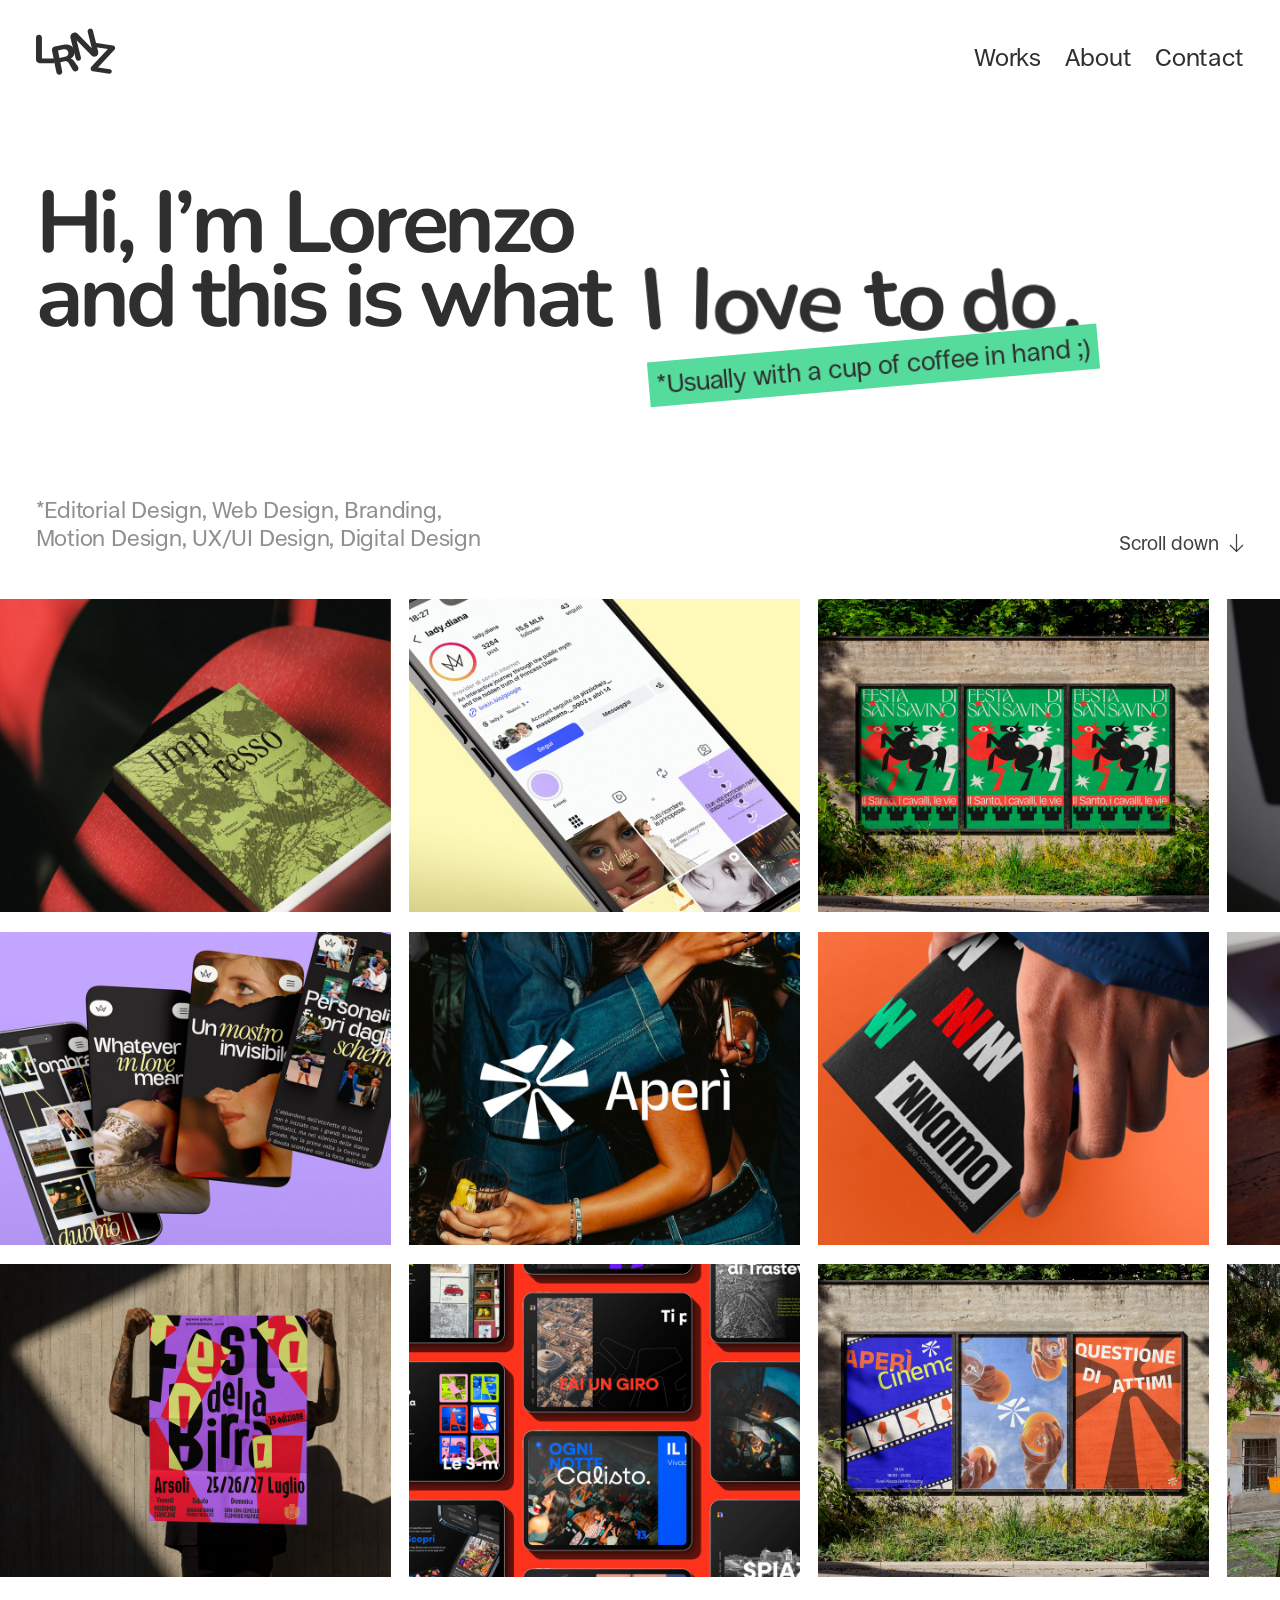
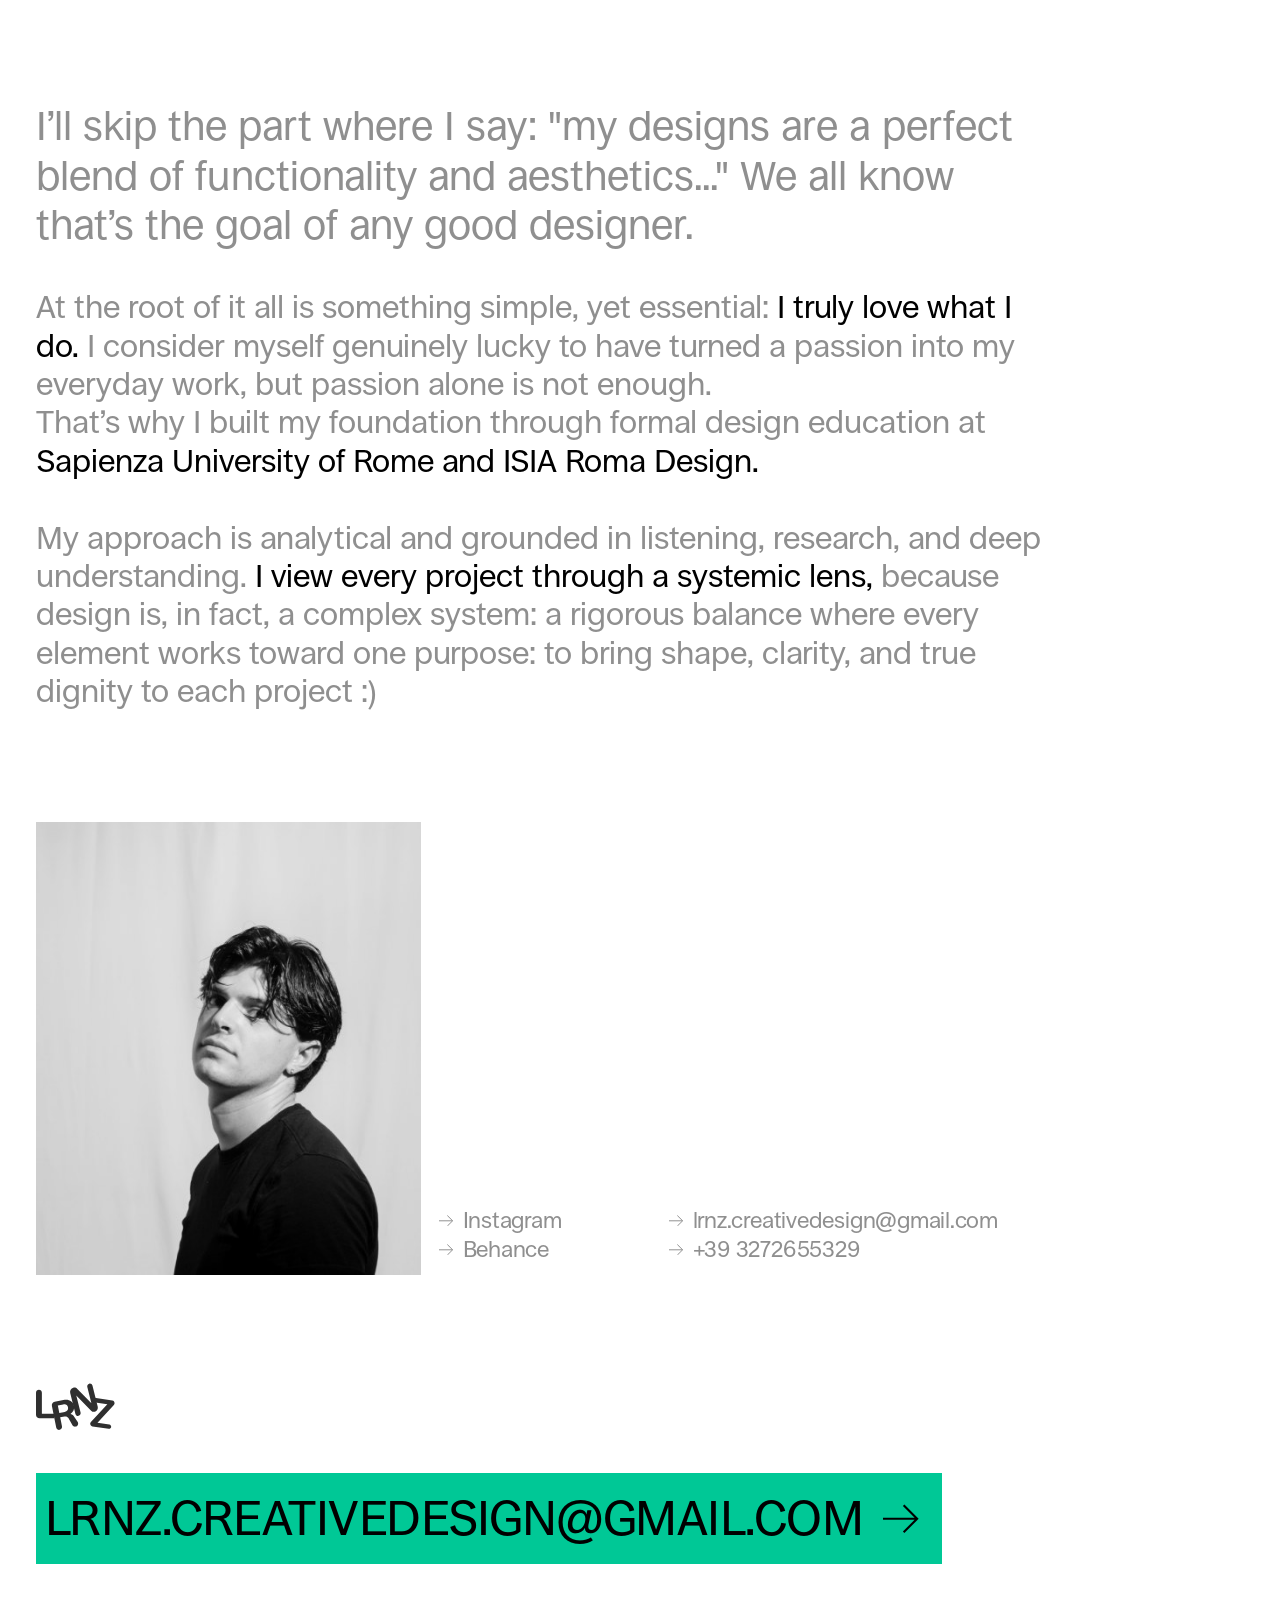
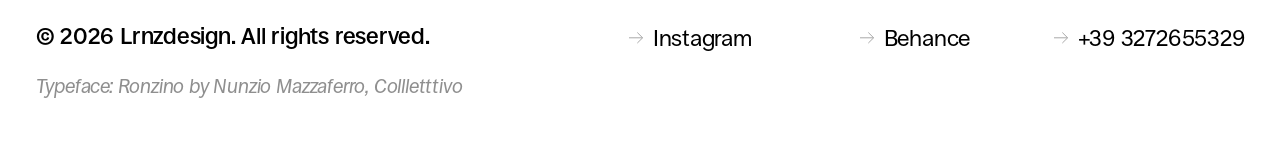
==== commit d3469d4c: "Indirizzo lrnzdesign.com Co-Authored-By: Claude Opus 5.5 <noreply@anthropic.com> Claude-Session: htt" ====
--- a/index.html
+++ b/index.html
@@ -8,17 +8,17 @@
   <link rel="icon" href="favicon.ico" sizes="any">
   <link rel="icon" type="image/png" sizes="32x32" href="images/favicon-32.png">
   <link rel="apple-touch-icon" href="images/apple-touch-icon.png">
-  <link rel="canonical" href="https://lrnzdesign.github.io/">
-  <meta property="og:url" content="https://lrnzdesign.github.io/">
+  <link rel="canonical" href="https://lrnzdesign.com/">
+  <meta property="og:url" content="https://lrnzdesign.com/">
   <meta property="og:site_name" content="LRNZ – Lorenzo Passacantilli">
   <meta property="og:type" content="website">
   <meta property="og:title" content="LRNZ – Lorenzo Passacantilli | Designer Portfolio">
   <meta property="og:description" content="Portfolio of Lorenzo Passacantilli: editorial design, web design, branding, motion design, UX UI design and digital design.">
-  <meta property="og:image" content="https://lrnzdesign.github.io/images/share-preview.jpg">
+  <meta property="og:image" content="https://lrnzdesign.com/images/share-preview.jpg">
   <meta property="og:image:width" content="1200">
   <meta property="og:image:height" content="630">
   <meta name="twitter:card" content="summary_large_image">
-  <script type="application/ld+json">{"@context":"https://schema.org","@type":"Person","name":"Lorenzo Passacantilli","alternateName":"LRNZ","url":"https://lrnzdesign.github.io/","jobTitle":"Designer","email":"mailto:lrnz.creativedesign@gmail.com","sameAs":["https://www.instagram.com/lrnz.design_/","https://www.behance.net/lorenzopassaca2"]}</script>
+  <script type="application/ld+json">{"@context":"https://schema.org","@type":"Person","name":"Lorenzo Passacantilli","alternateName":"LRNZ","url":"https://lrnzdesign.com/","jobTitle":"Designer","email":"mailto:lrnz.creativedesign@gmail.com","sameAs":["https://www.instagram.com/lrnz.design_/","https://www.behance.net/lorenzopassaca2"]}</script>
   <link rel="stylesheet" href="assets/css/style.css?v=202611091819">
 </head>
 <body>
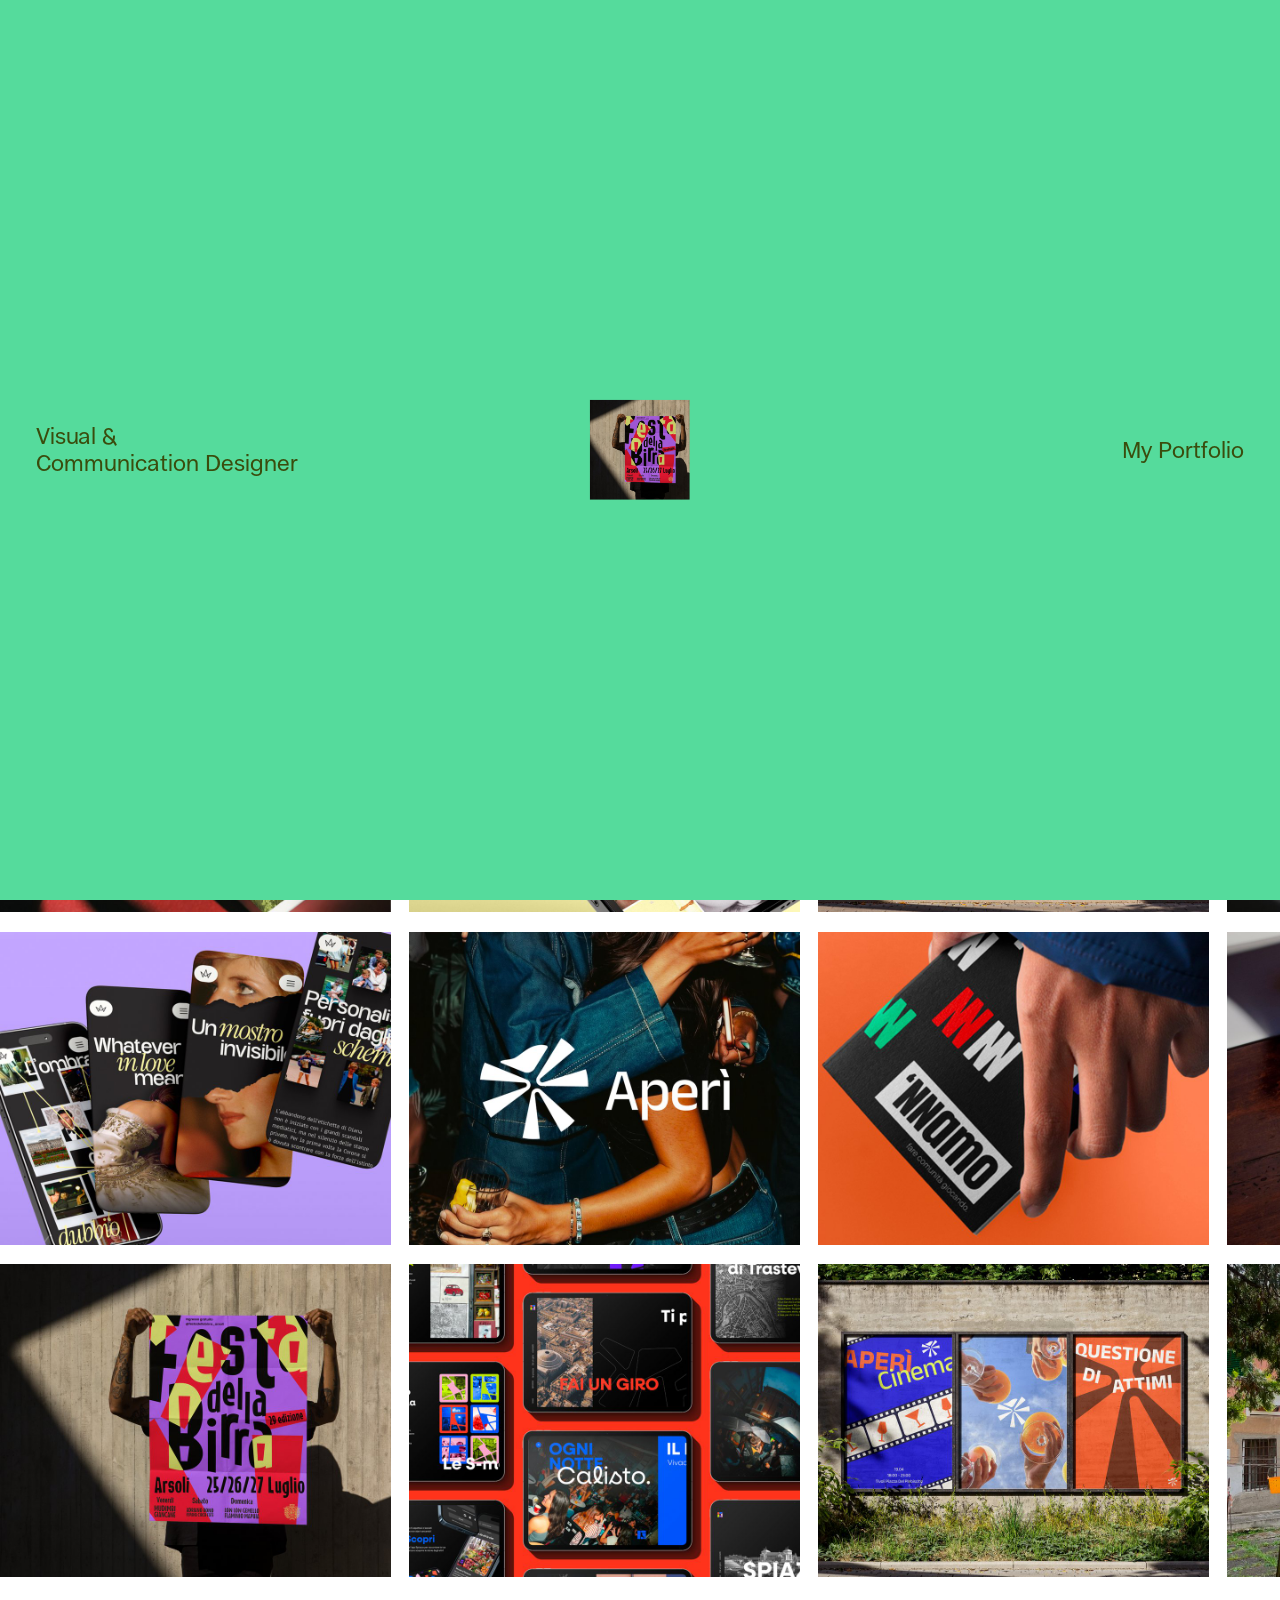
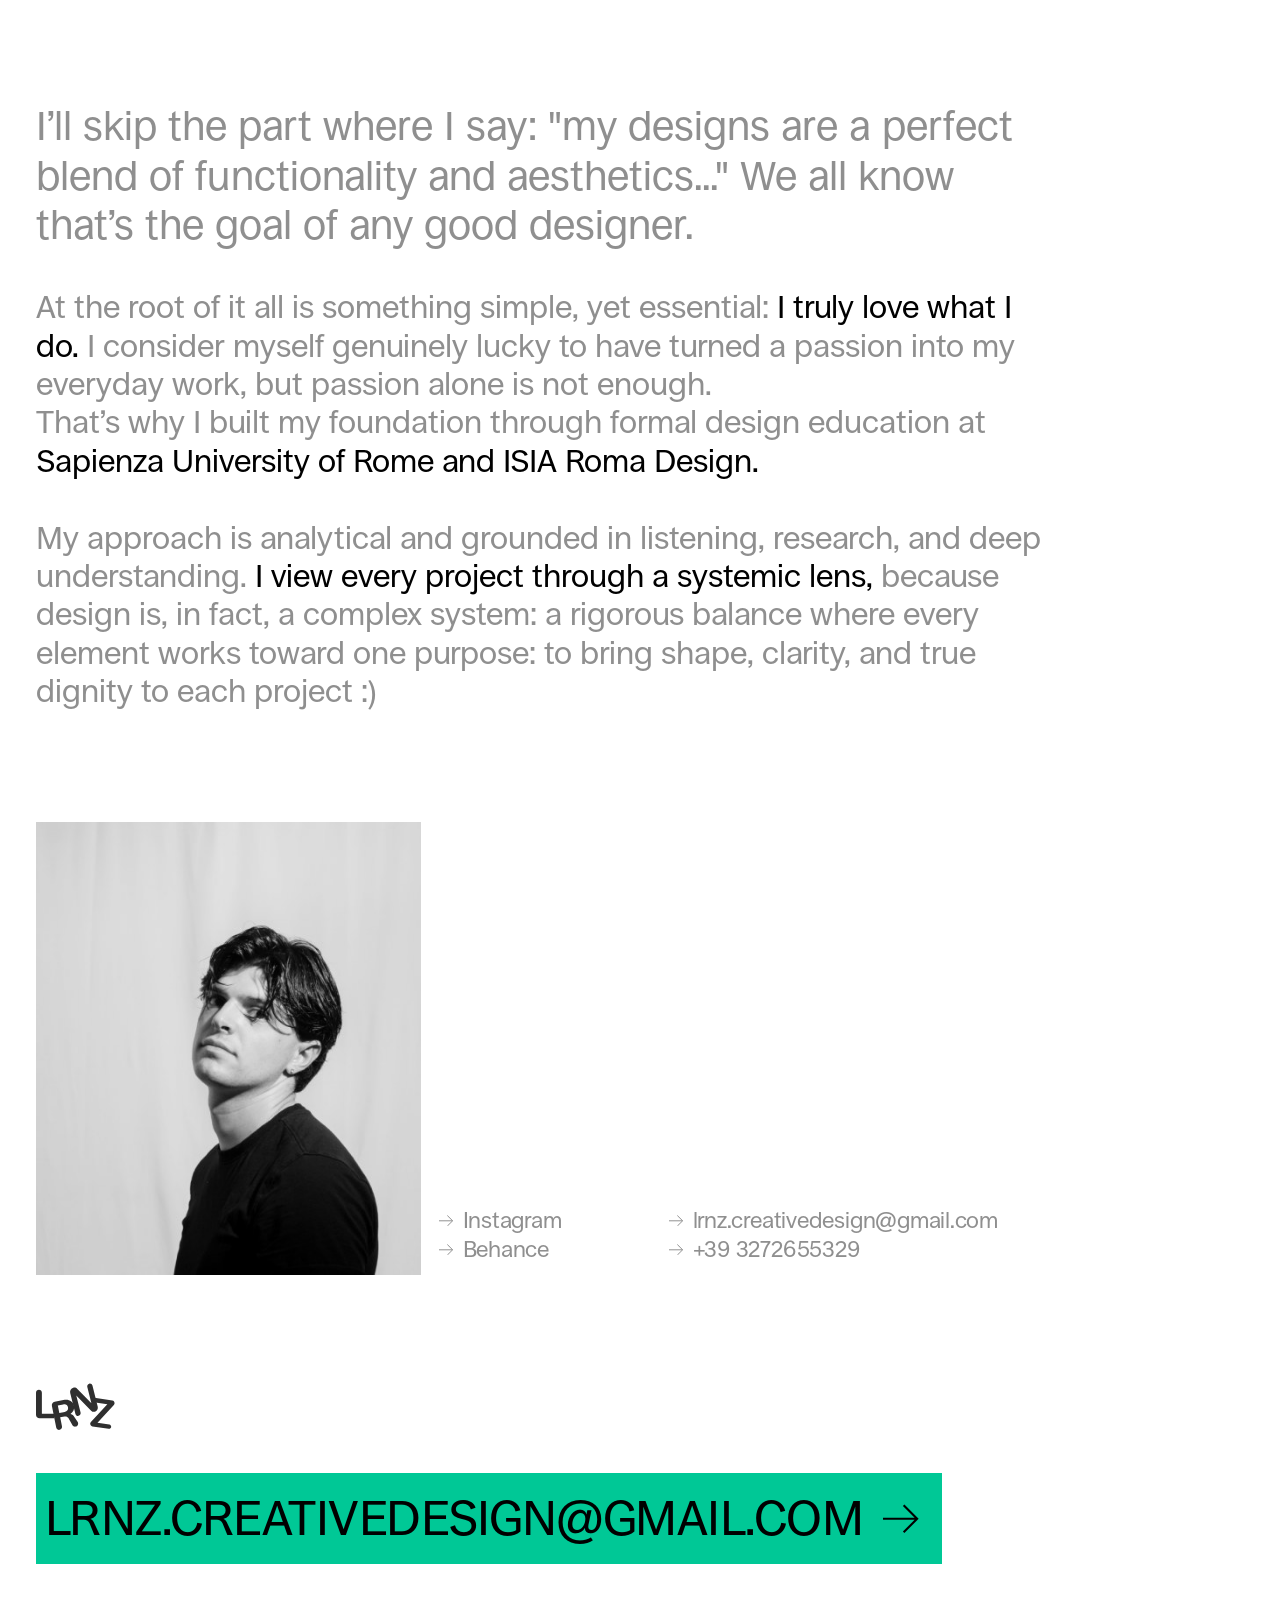
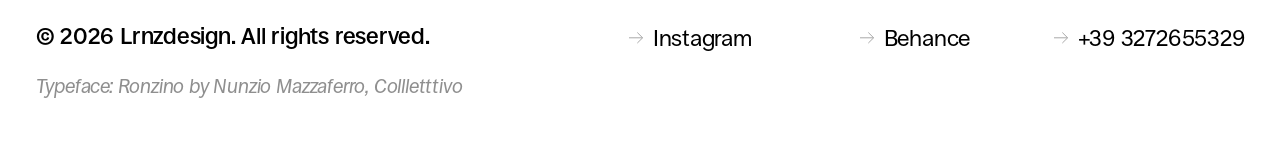
==== commit b6764b48: "Caricamento iniziale sulla home Co-Authored-By: Claude Opus 5.5 <noreply@anthropic.com> Claude-Sessi" ====
--- a/index.html
+++ b/index.html
@@ -19,9 +19,16 @@
   <meta property="og:image:height" content="630">
   <meta name="twitter:card" content="summary_large_image">
   <script type="application/ld+json">{"@context":"https://schema.org","@type":"Person","name":"Lorenzo Passacantilli","alternateName":"LRNZ","url":"https://lrnzdesign.com/","jobTitle":"Designer","email":"mailto:lrnz.creativedesign@gmail.com","sameAs":["https://www.instagram.com/lrnz.design_/","https://www.behance.net/lorenzopassaca2"]}</script>
-  <link rel="stylesheet" href="assets/css/style.css?v=202611091819">
+  <script>(function(){var d=document.documentElement;try{if(sessionStorage.getItem("lrnzIntro"))return;}catch(e){}d.className+=" is-loading pl-anim";})();</script>
+  <link rel="stylesheet" href="assets/css/style.css?v=202611101900">
 </head>
 <body>
+
+  <div class="preloader" aria-hidden="true">
+    <p class="pl-text pl-left">Visual &amp;<br>Communication Designer</p>
+    <div class="pl-box"><img class="pl-img" alt=""><svg class="pl-logo" viewBox="0 0 55 33" width="55" height="33" fill="none" xmlns="http://www.w3.org/2000/svg"><path d="M2.45454 24.299C1.09893 24.299 0 23.2 0 21.8444V6.68165C0 5.55174 0.915972 4.63577 2.04588 4.63577C3.17579 4.63577 4.09176 5.55174 4.09176 6.68165V21.0596H12.8436V24.299H2.45454Z" fill="#2F2F2F"/><path d="M16.4853 32.2139C15.3777 32.4374 14.2986 31.7208 14.075 30.6133L11.0748 15.7503C10.8065 14.4215 11.6663 13.1268 12.9951 12.8586L19.0564 11.635C22.9002 10.8591 25.773 12.4533 26.4308 15.7122C26.9031 18.0518 25.9707 20.1823 23.9832 21.2502C24.7132 21.2767 25.4998 21.7267 25.9858 22.4113L28.9416 26.5984C29.8438 27.8766 29.1345 29.6605 27.6009 29.97C26.6852 30.1549 25.7542 29.7317 25.2913 28.9203L22.5673 24.1449C22.0363 23.2375 20.9878 22.7825 19.8458 23.013L16.8377 23.6202L18.0859 29.8036C18.3095 30.9112 17.5929 31.9903 16.4853 32.2139ZM16.2417 20.6678L19.974 19.9144C21.7566 19.5545 22.6183 18.366 22.2865 16.7227C21.9661 15.135 20.7165 14.4017 18.9617 14.7559L15.2015 15.5149L16.2417 20.6678Z" fill="#2F2F2F"/><path d="M29.6982 22.5951C28.7092 22.8451 27.7048 22.2462 27.4548 21.2573L23.8132 6.85725C23.412 5.27083 24.3729 3.65956 25.9593 3.25838C26.9785 3.00063 28.058 3.30228 28.796 4.05106L38.565 13.9633L35.7158 2.69624C35.4657 1.70731 36.0646 0.7029 37.0536 0.452817C38.0425 0.202734 39.0469 0.801684 39.297 1.79061L42.9916 16.4003C43.3634 17.8709 42.4728 19.3646 41.0022 19.7365C40.0577 19.9753 39.0575 19.696 38.3734 19.0024L28.0474 8.53362L31.036 20.3516C31.2861 21.3406 30.6871 22.345 29.6982 22.5951Z" fill="#2F2F2F"/><path d="M39.3081 29.845C38.2918 29.6941 37.5902 28.7478 37.7411 27.7315C37.7969 27.3559 37.9663 27.0063 38.2266 26.7298L49.6628 14.5777L40.247 13.1794L40.6937 10.172L53.1436 12.0209C54.1378 12.1686 54.8241 13.0942 54.6764 14.0884C54.6222 14.4537 54.4582 14.7937 54.2061 15.0635L42.8092 27.2625L51.0445 28.4856C51.8827 28.61 52.4614 29.3905 52.3369 30.2287C52.2124 31.067 51.4319 31.6456 50.5937 31.5211L39.3081 29.845Z" fill="#2F2F2F"/></svg></div>
+    <p class="pl-text pl-right">My Portfolio</p>
+  </div>
 
   <header class="site-header">
     <a class="logo" href="index.html" aria-label="LRNZ — Home">
@@ -133,6 +140,6 @@
     <p class="footer-credit">Typeface: Ronzino by Nunzio Mazzaferro, Collletttivo</p>
   </footer>
 
-  <script src="assets/js/main.js?v=202611091819"></script>
+  <script src="assets/js/main.js?v=202611101900"></script>
 </body>
 </html>
--- a/assets/css/style.css
+++ b/assets/css/style.css
@@ -575,3 +575,46 @@
   .cursor-dot { display: none; }
   .has-cursor, .has-cursor * { cursor: auto !important; }
 }
+
+/* ---------- Caricamento iniziale (solo home, una volta per visita) ---------- */
+.preloader { display: none; }
+.is-loading { overflow: hidden; }
+.is-loading .preloader {
+  display: block; position: fixed; inset: 0; z-index: 9000;
+  background: var(--green-soft); color: #3a4c0d;
+  transition: transform .9s cubic-bezier(.76,0,.24,1);
+}
+.pl-text {
+  position: absolute; top: 50%; margin: 0;
+  font-family: var(--font-body); font-weight: 400; font-size: var(--fs-label); line-height: 1.17;
+  transform: translateY(-50%);
+}
+.pl-left { left: var(--gutter); }
+.pl-right { right: var(--gutter); text-align: right; }
+.pl-box {
+  position: absolute; left: 50%; top: 50%;
+  width: clamp(96px, 7.85vw, 140px); aspect-ratio: 1;
+  transform: translate(-50%, -50%); overflow: hidden;
+}
+.pl-img { position: absolute; inset: 0; width: 100%; height: 100%; object-fit: cover; }
+.pl-logo { position: absolute; left: 10%; top: 50%; width: 80%; height: auto; transform: translateY(-50%); opacity: 0; }
+.preloader.show-logo .pl-img { opacity: 0; }
+.preloader.show-logo .pl-logo { opacity: 1; }
+/* uscita: logo e scritte salgono e spariscono, poi il verde si alza */
+.pl-text, .pl-box { transition: transform .7s cubic-bezier(.65,0,.35,1), opacity .5s ease; }
+.preloader.exit .pl-left  { transform: translateY(-50%) translateY(-60vh); opacity: 0; }
+.preloader.exit .pl-box   { transform: translate(-50%, -50%) translateY(-60vh); opacity: 0; transition-delay: .07s; }
+.preloader.exit .pl-right { transform: translateY(-50%) translateY(-60vh); opacity: 0; transition-delay: .14s; }
+.preloader.lift { transform: translateY(-100%); }
+/* la home entra dal basso mentre il verde si alza */
+.is-loading .hero-title, .is-loading .hero-meta { opacity: 0; transform: translateY(60px); }
+.pl-anim .hero-title, .pl-anim .hero-meta { transition: opacity .9s ease .25s, transform 1s cubic-bezier(.22,.61,.36,1) .2s; }
+.pl-anim .hero-meta { transition-delay: .35s; }
+
+@media (max-width: 760px) {
+  .pl-text { top: auto; transform: none; font-size: 16px; }
+  .pl-left { top: 22px; }
+  .pl-right { bottom: 22px; }
+  .pl-box { width: 30vw; }
+  .preloader.exit .pl-left, .preloader.exit .pl-right { transform: translateY(-60vh); }
+}
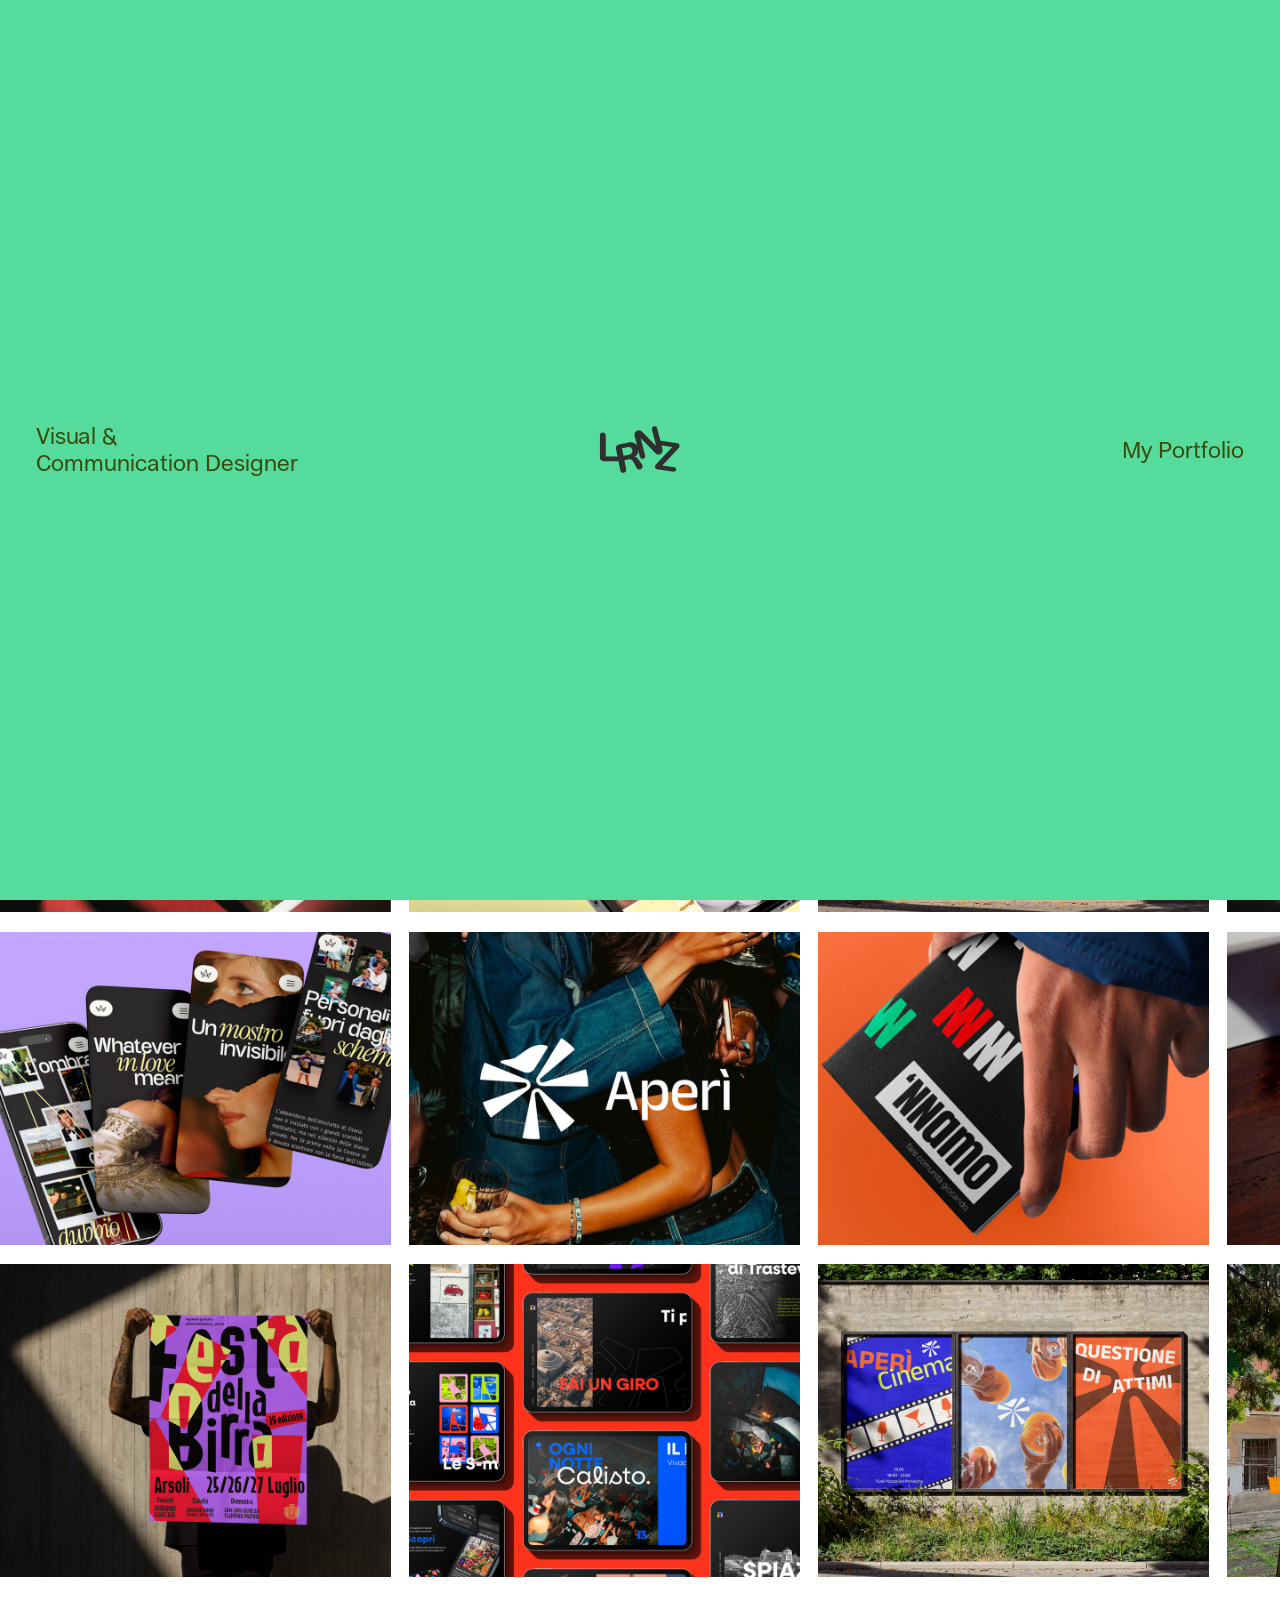
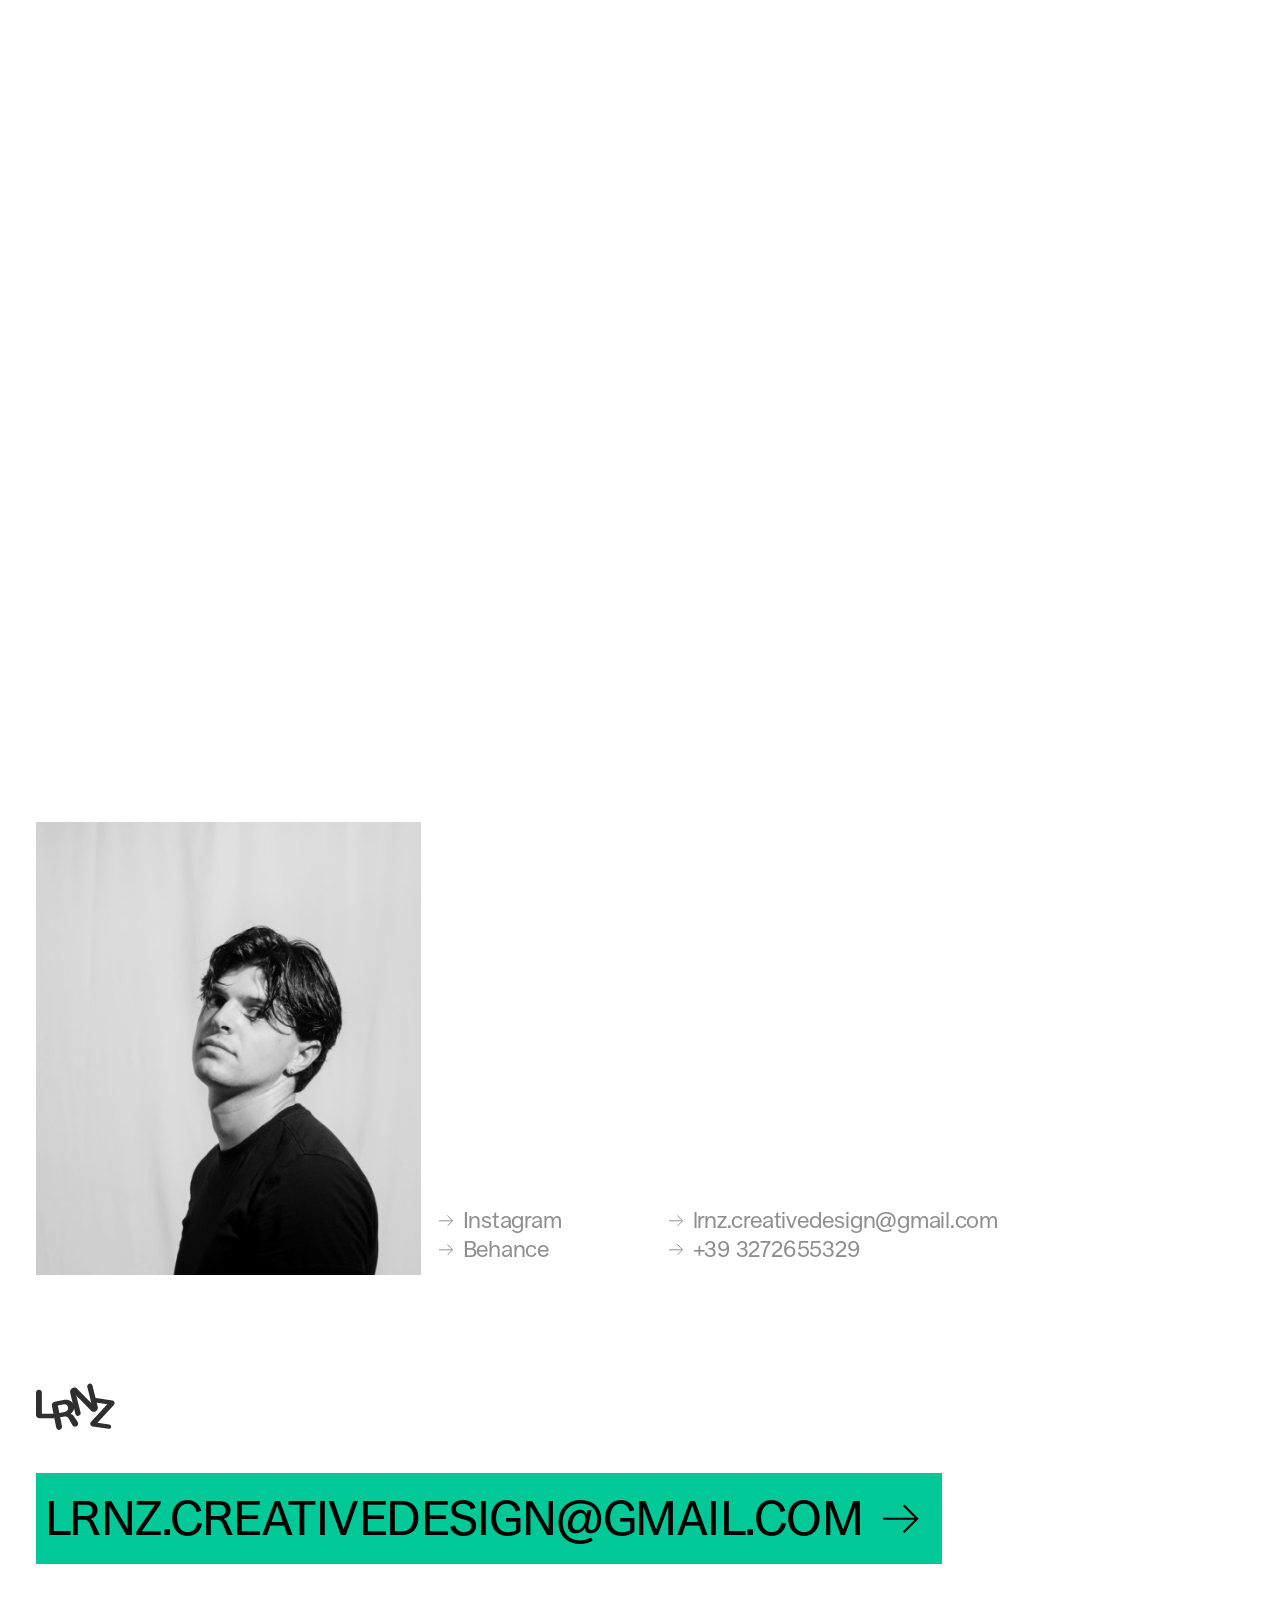
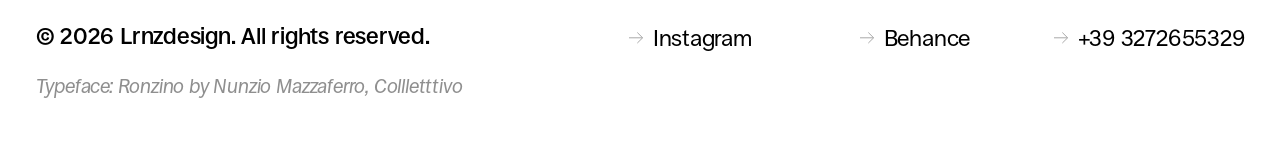
==== commit c3162ce5: "Foto del caricamento più veloci Co-Authored-By: Claude Opus 5.5 <noreply@anthropic.com> Claude-Sessi" ====
--- a/index.html
+++ b/index.html
@@ -20,7 +20,7 @@
   <meta name="twitter:card" content="summary_large_image">
   <script type="application/ld+json">{"@context":"https://schema.org","@type":"Person","name":"Lorenzo Passacantilli","alternateName":"LRNZ","url":"https://lrnzdesign.com/","jobTitle":"Designer","email":"mailto:lrnz.creativedesign@gmail.com","sameAs":["https://www.instagram.com/lrnz.design_/","https://www.behance.net/lorenzopassaca2"]}</script>
   <script>(function(){var d=document.documentElement;try{if(sessionStorage.getItem("lrnzIntro"))return;}catch(e){}d.className+=" is-loading pl-anim";})();</script>
-  <link rel="stylesheet" href="assets/css/style.css?v=202611101900">
+  <link rel="stylesheet" href="assets/css/style.css?v=202611101856">
 </head>
 <body>
 
@@ -140,6 +140,6 @@
     <p class="footer-credit">Typeface: Ronzino by Nunzio Mazzaferro, Collletttivo</p>
   </footer>
 
-  <script src="assets/js/main.js?v=202611101900"></script>
+  <script src="assets/js/main.js?v=202611101856"></script>
 </body>
 </html>
